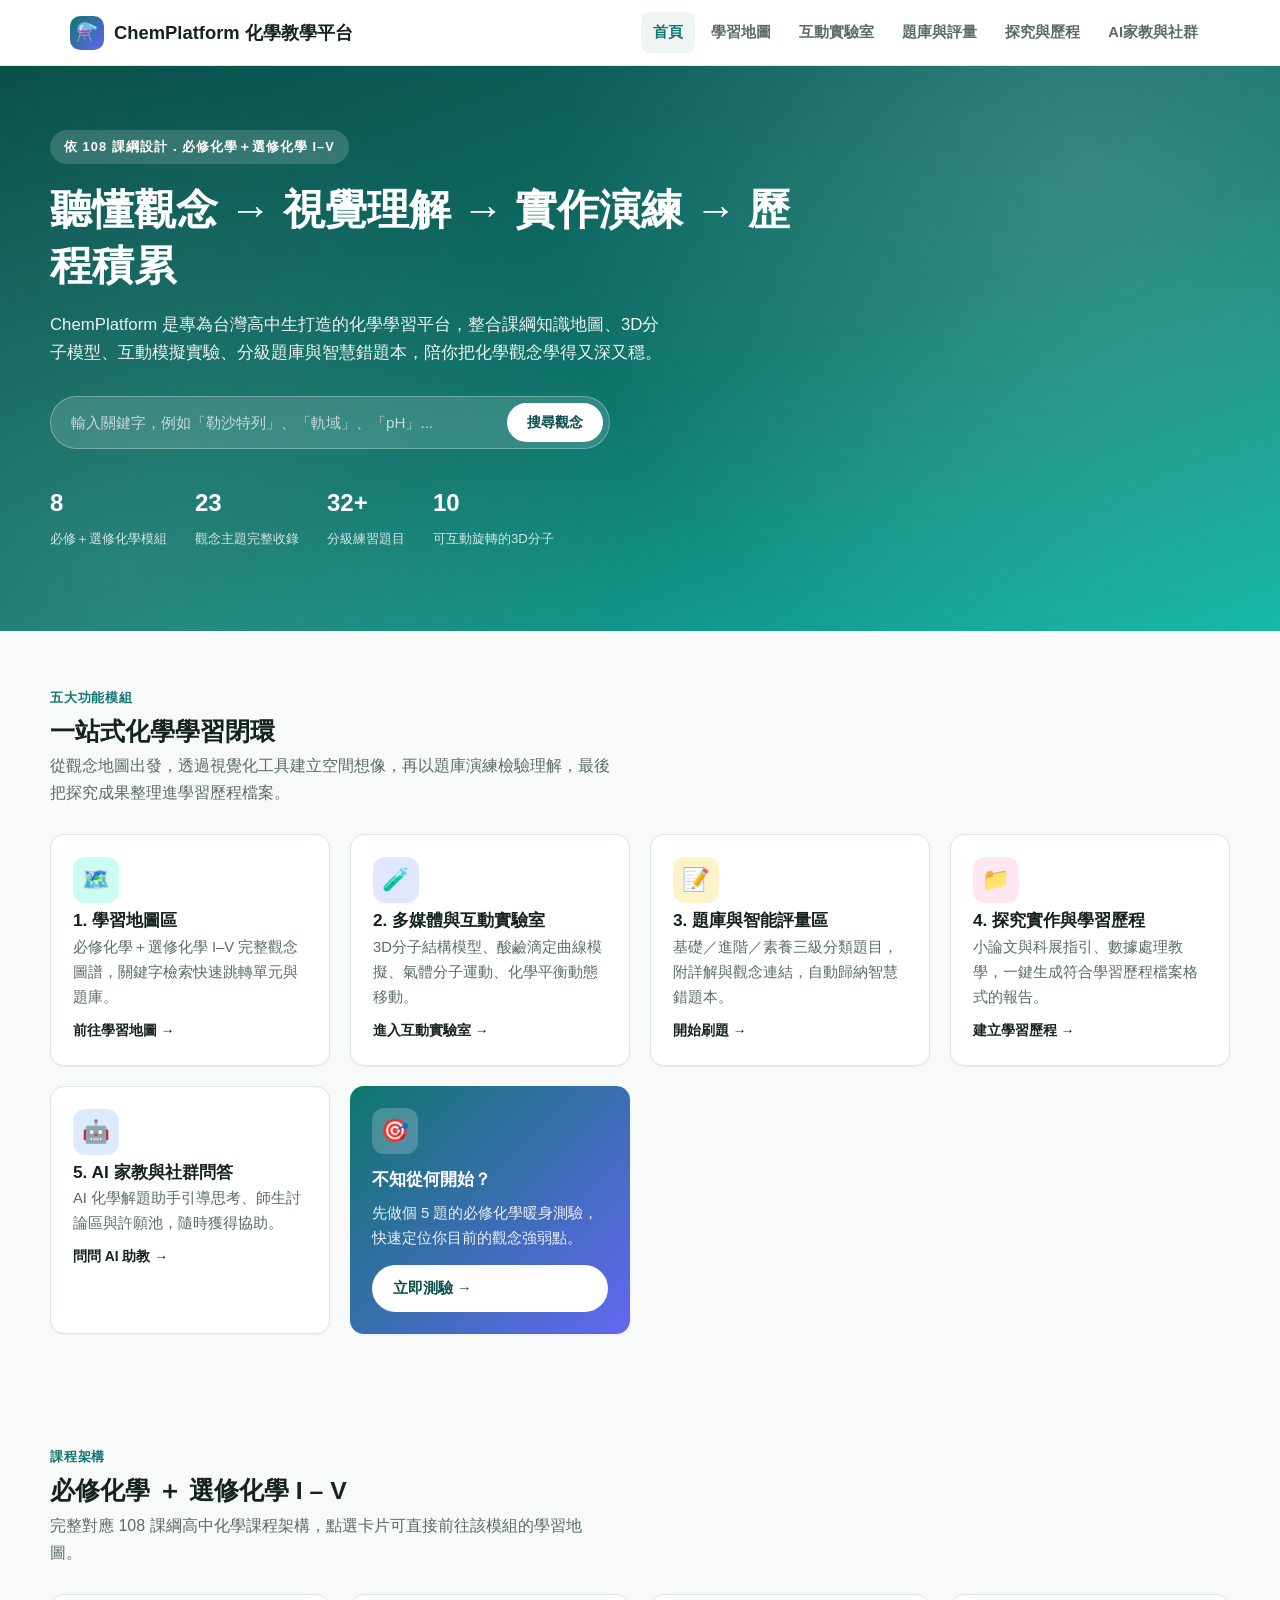
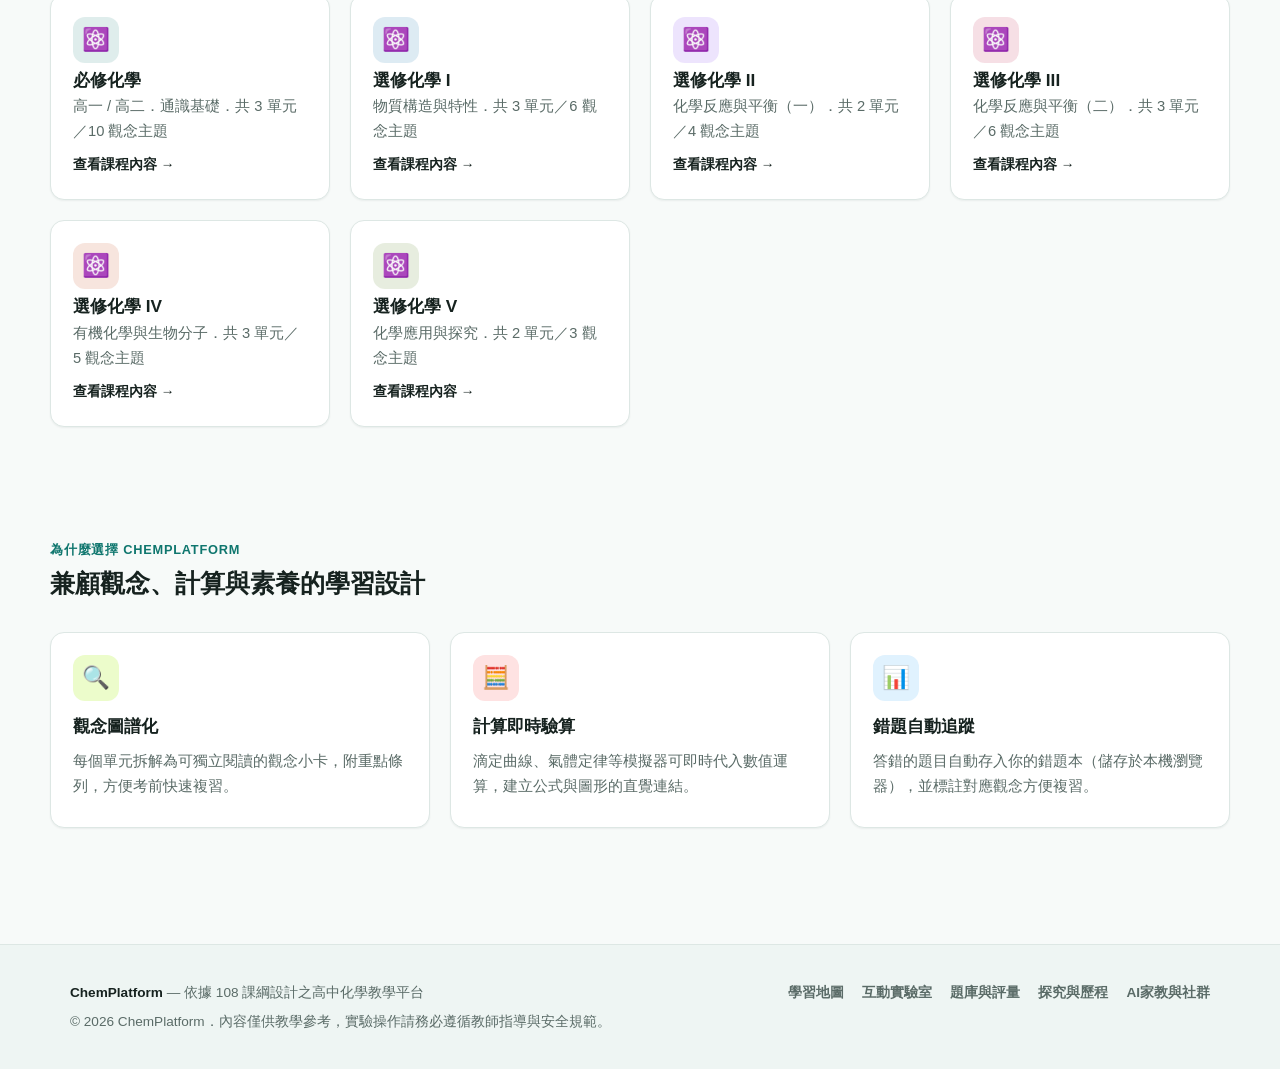
==== index.html @ fd295d9e "Build ChemPlatform: 108課綱高中化學教學網站 依據台灣高中化學108課綱架構，建立涵蓋必修化學與選修化學I-V的靜態教學平台： - 學習地圖區：23個觀念主題完整收錄，支援關鍵字" ====
<!doctype html>
<html lang="zh-Hant">
<head>
<meta charset="UTF-8" />
<meta name="viewport" content="width=device-width, initial-scale=1.0" />
<title>ChemPlatform｜台灣高中化學教學平台（108課綱）</title>
<meta name="description" content="依據108課綱設計的高中化學教學平台：學習地圖、3D分子模型、互動實驗室、題庫與智能評量、探究實作與學習歷程、AI家教與社群問答。" />
<link rel="icon" href="data:image/svg+xml,<svg xmlns=%22http://www.w3.org/2000/svg%22 viewBox=%220 0 100 100%22><text y=%22.9em%22 font-size=%2290%22>⚗️</text></svg>" />
<link rel="stylesheet" href="css/style.css" />
</head>
<body>
<script>window.CHEM_ROOT = ""; window.CHEM_PAGE = "home";</script>

<header id="site-header"></header>

<section class="hero">
  <div class="hero-inner">
    <span class="hero-eyebrow">依 108 課綱設計．必修化學＋選修化學 I–V</span>
    <h1>聽懂觀念 → 視覺理解 → 實作演練 → 歷程積累</h1>
    <p class="lead">ChemPlatform 是專為台灣高中生打造的化學學習平台，整合課綱知識地圖、3D分子模型、互動模擬實驗、分級題庫與智慧錯題本，陪你把化學觀念學得又深又穩。</p>

    <form class="hero-search" id="hero-search-form">
      <input type="text" id="hero-search-input" placeholder="輸入關鍵字，例如「勒沙特列」、「軌域」、「pH」..." autocomplete="off" />
      <button type="submit">搜尋觀念</button>
    </form>

    <div class="hero-stats">
      <div class="hero-stat"><strong>8</strong><span>必修＋選修化學模組</span></div>
      <div class="hero-stat"><strong>23</strong><span>觀念主題完整收錄</span></div>
      <div class="hero-stat"><strong>32+</strong><span>分級練習題目</span></div>
      <div class="hero-stat"><strong>10</strong><span>可互動旋轉的3D分子</span></div>
    </div>
  </div>
</section>

<main>
  <section class="section container">
    <div class="section-head">
      <div>
        <span class="eyebrow">五大功能模組</span>
        <h2>一站式化學學習閉環</h2>
        <p>從觀念地圖出發，透過視覺化工具建立空間想像，再以題庫演練檢驗理解，最後把探究成果整理進學習歷程檔案。</p>
      </div>
    </div>
    <div class="card-grid">
      <a class="card module-card" href="pages/roadmap.html">
        <div class="card-icon" style="background:#ccfbf1;color:#0f766e;">🗺️</div>
        <h3>1. 學習地圖區</h3>
        <p>必修化學＋選修化學 I–V 完整觀念圖譜，關鍵字檢索快速跳轉單元與題庫。</p>
        <span class="card-link">前往學習地圖 →</span>
      </a>
      <a class="card module-card" href="pages/lab.html">
        <div class="card-icon" style="background:#e0e7ff;color:#4338ca;">🧪</div>
        <h3>2. 多媒體與互動實驗室</h3>
        <p>3D分子結構模型、酸鹼滴定曲線模擬、氣體分子運動、化學平衡動態移動。</p>
        <span class="card-link">進入互動實驗室 →</span>
      </a>
      <a class="card module-card" href="pages/questions.html">
        <div class="card-icon" style="background:#fef3c7;color:#b45309;">📝</div>
        <h3>3. 題庫與智能評量區</h3>
        <p>基礎／進階／素養三級分類題目，附詳解與觀念連結，自動歸納智慧錯題本。</p>
        <span class="card-link">開始刷題 →</span>
      </a>
      <a class="card module-card" href="pages/portfolio.html">
        <div class="card-icon" style="background:#fce7f3;color:#be185d;">📁</div>
        <h3>4. 探究實作與學習歷程</h3>
        <p>小論文與科展指引、數據處理教學，一鍵生成符合學習歷程檔案格式的報告。</p>
        <span class="card-link">建立學習歷程 →</span>
      </a>
      <a class="card module-card" href="pages/community.html">
        <div class="card-icon" style="background:#dbeafe;color:#1d4ed8;">🤖</div>
        <h3>5. AI 家教與社群問答</h3>
        <p>AI 化學解題助手引導思考、師生討論區與許願池，隨時獲得協助。</p>
        <span class="card-link">問問 AI 助教 →</span>
      </a>
      <div class="card" style="background:linear-gradient(135deg,var(--color-primary),var(--color-accent-2)); color:#fff; border:none;">
        <div class="card-icon" style="background:rgba(255,255,255,0.2);color:#fff;">🎯</div>
        <h3>不知從何開始？</h3>
        <p style="color:rgba(255,255,255,0.9)">先做個 5 題的必修化學暖身測驗，快速定位你目前的觀念強弱點。</p>
        <a class="btn btn-primary" style="background:#fff;color:var(--color-primary-dark);" href="pages/questions.html">立即測驗 →</a>
      </div>
    </div>
  </section>

  <section class="section container">
    <div class="section-head">
      <div>
        <span class="eyebrow">課程架構</span>
        <h2>必修化學 ＋ 選修化學 I – V</h2>
        <p>完整對應 108 課綱高中化學課程架構，點選卡片可直接前往該模組的學習地圖。</p>
      </div>
    </div>
    <div class="card-grid" id="subject-overview-grid"></div>
  </section>

  <section class="section container">
    <div class="section-head">
      <div>
        <span class="eyebrow">為什麼選擇 ChemPlatform</span>
        <h2>兼顧觀念、計算與素養的學習設計</h2>
      </div>
    </div>
    <div class="card-grid">
      <div class="card">
        <div class="card-icon" style="background:#ecfccb;color:#4d7c0f;">🔍</div>
        <h3>觀念圖譜化</h3>
        <p>每個單元拆解為可獨立閱讀的觀念小卡，附重點條列，方便考前快速複習。</p>
      </div>
      <div class="card">
        <div class="card-icon" style="background:#fee2e2;color:#b91c1c;">🧮</div>
        <h3>計算即時驗算</h3>
        <p>滴定曲線、氣體定律等模擬器可即時代入數值運算，建立公式與圖形的直覺連結。</p>
      </div>
      <div class="card">
        <div class="card-icon" style="background:#e0f2fe;color:#0369a1;">📊</div>
        <h3>錯題自動追蹤</h3>
        <p>答錯的題目自動存入你的錯題本（儲存於本機瀏覽器），並標註對應觀念方便複習。</p>
      </div>
    </div>
  </section>
</main>

<footer id="site-footer"></footer>

<script src="js/curriculum-data.js"></script>
<script src="js/nav.js"></script>
<script>
  const grid = document.getElementById("subject-overview-grid");
  const order = ["required", "elective1", "elective2", "elective3", "elective4", "elective5"];
  order.forEach((key) => {
    const s = CURRICULUM[key];
    if (!s) return;
    const topicCount = s.units.reduce((n, u) => n + u.topics.length, 0);
    const card = document.createElement("a");
    card.className = "card module-card";
    card.href = `pages/roadmap.html?subject=${s.key}`;
    card.innerHTML = `
      <div class="card-icon" style="background:${s.color}22;color:${s.color};">⚛️</div>
      <h3>${s.title}</h3>
      <p>${s.subtitle}．共 ${s.units.length} 單元／${topicCount} 觀念主題</p>
      <span class="card-link">查看課程內容 →</span>
    `;
    grid.appendChild(card);
  });

  document.getElementById("hero-search-form").addEventListener("submit", (e) => {
    e.preventDefault();
    const q = document.getElementById("hero-search-input").value.trim();
    window.location.href = "pages/roadmap.html" + (q ? `?q=${encodeURIComponent(q)}` : "");
  });
</script>
</body>
</html>
---- css/style.css ----
/* ChemPlatform — 台灣高中化學教學網站 全站樣式 */

:root {
  --color-primary: #0f766e;      /* teal-700 */
  --color-primary-light: #14b8a6;/* teal-500 */
  --color-primary-dark: #0b4f4a;
  --color-accent: #f59e0b;       /* amber-500 */
  --color-accent-2: #6366f1;     /* indigo-500 */
  --color-bg: #f7faf9;
  --color-surface: #ffffff;
  --color-surface-alt: #eef5f3;
  --color-border: #dde7e4;
  --color-text: #16221f;
  --color-text-muted: #5a6b67;
  --color-danger: #dc2626;
  --color-success: #16a34a;
  --radius: 14px;
  --radius-sm: 8px;
  --shadow-sm: 0 1px 2px rgba(15, 40, 35, 0.06);
  --shadow-md: 0 6px 20px rgba(15, 40, 35, 0.08);
  --shadow-lg: 0 16px 40px rgba(15, 40, 35, 0.14);
  --max-width: 1180px;
  --font-sans: "Noto Sans TC", "PingFang TC", "Microsoft JhengHei", -apple-system, BlinkMacSystemFont, sans-serif;
}

@media (prefers-color-scheme: dark) {
  :root {
    --color-primary: #2dd4bf;
    --color-primary-light: #5eead4;
    --color-primary-dark: #99f6e4;
    --color-accent: #fbbf24;
    --color-accent-2: #a5b4fc;
    --color-bg: #0e1614;
    --color-surface: #16201d;
    --color-surface-alt: #1c2723;
    --color-border: #2a3733;
    --color-text: #eaf2f0;
    --color-text-muted: #9db3ad;
    --shadow-sm: 0 1px 2px rgba(0, 0, 0, 0.3);
    --shadow-md: 0 6px 20px rgba(0, 0, 0, 0.35);
    --shadow-lg: 0 16px 40px rgba(0, 0, 0, 0.5);
  }
}

* { box-sizing: border-box; }
html { scroll-behavior: smooth; }

body {
  margin: 0;
  font-family: var(--font-sans);
  background: var(--color-bg);
  color: var(--color-text);
  line-height: 1.7;
  -webkit-font-smoothing: antialiased;
}

img, svg, canvas { max-width: 100%; }

a { color: var(--color-primary); text-decoration: none; }
a:hover { text-decoration: underline; }

h1, h2, h3, h4 { line-height: 1.35; margin: 0 0 0.5em; font-weight: 700; }
p { margin: 0 0 1em; color: var(--color-text); }

.container {
  max-width: var(--max-width);
  margin: 0 auto;
  padding: 0 20px;
}

/* ---------- Header / Nav ---------- */
#site-header {
  position: sticky;
  top: 0;
  z-index: 100;
  background: color-mix(in srgb, var(--color-surface) 92%, transparent);
  backdrop-filter: blur(10px);
  border-bottom: 1px solid var(--color-border);
}

.nav-bar {
  max-width: var(--max-width);
  margin: 0 auto;
  padding: 12px 20px;
  display: flex;
  align-items: center;
  justify-content: space-between;
  gap: 16px;
}

.brand {
  display: flex;
  align-items: center;
  gap: 10px;
  font-weight: 800;
  font-size: 1.15rem;
  color: var(--color-text);
  white-space: nowrap;
}
.brand:hover { text-decoration: none; }
.brand-mark {
  width: 34px; height: 34px;
  border-radius: 10px;
  background: linear-gradient(135deg, var(--color-primary), var(--color-accent-2));
  display: flex; align-items: center; justify-content: center;
  color: white; font-size: 1.1rem; flex-shrink: 0;
}

.nav-links {
  display: flex;
  gap: 4px;
  flex-wrap: wrap;
  align-items: center;
}

.nav-links a {
  color: var(--color-text-muted);
  font-weight: 600;
  font-size: 0.92rem;
  padding: 8px 12px;
  border-radius: var(--radius-sm);
  white-space: nowrap;
}
.nav-links a:hover { background: var(--color-surface-alt); text-decoration: none; color: var(--color-text); }
.nav-links a.active { color: var(--color-primary); background: var(--color-surface-alt); }

.nav-toggle {
  display: none;
  background: none;
  border: 1px solid var(--color-border);
  border-radius: var(--radius-sm);
  padding: 8px 10px;
  font-size: 1.1rem;
  cursor: pointer;
  color: var(--color-text);
}

@media (max-width: 860px) {
  .nav-toggle { display: block; }
  .nav-links {
    display: none;
    width: 100%;
    flex-direction: column;
    align-items: stretch;
    border-top: 1px solid var(--color-border);
    padding-top: 8px;
    margin-top: 8px;
  }
  .nav-links.open { display: flex; }
  .nav-bar { flex-wrap: wrap; }
  .nav-links a { padding: 10px 12px; }
}

/* ---------- Hero ---------- */
.hero {
  background: linear-gradient(160deg, var(--color-primary-dark) 0%, var(--color-primary) 55%, var(--color-primary-light) 100%);
  color: #fff;
  padding: 64px 20px 80px;
  position: relative;
  overflow: hidden;
}
.hero::after {
  content: "";
  position: absolute;
  inset: 0;
  background-image: radial-gradient(circle at 85% 20%, rgba(255,255,255,0.16), transparent 45%),
                     radial-gradient(circle at 10% 90%, rgba(255,255,255,0.1), transparent 40%);
}
.hero-inner {
  max-width: var(--max-width);
  margin: 0 auto;
  position: relative;
  z-index: 1;
}
.hero-eyebrow {
  display: inline-block;
  font-size: 0.8rem;
  font-weight: 700;
  letter-spacing: 0.08em;
  background: rgba(255,255,255,0.16);
  padding: 6px 14px;
  border-radius: 999px;
  margin-bottom: 18px;
}
.hero h1 {
  font-size: clamp(1.8rem, 4vw, 2.6rem);
  margin-bottom: 0.4em;
  max-width: 760px;
}
.hero p.lead {
  font-size: 1.05rem;
  max-width: 620px;
  color: rgba(255,255,255,0.92);
}
.hero-search {
  margin-top: 28px;
  max-width: 560px;
  display: flex;
  gap: 8px;
  background: rgba(255,255,255,0.14);
  border: 1px solid rgba(255,255,255,0.3);
  border-radius: 999px;
  padding: 6px 6px 6px 18px;
}
.hero-search input {
  flex: 1;
  background: transparent;
  border: none;
  outline: none;
  color: #fff;
  font-size: 0.95rem;
  font-family: inherit;
}
.hero-search input::placeholder { color: rgba(255,255,255,0.7); }
.hero-search button {
  background: #fff;
  color: var(--color-primary-dark);
  border: none;
  border-radius: 999px;
  padding: 10px 20px;
  font-weight: 700;
  font-size: 0.9rem;
  cursor: pointer;
}
.hero-search button:hover { filter: brightness(0.95); }

.hero-stats {
  display: flex;
  gap: 28px;
  margin-top: 34px;
  flex-wrap: wrap;
}
.hero-stat strong { display: block; font-size: 1.5rem; }
.hero-stat span { font-size: 0.82rem; color: rgba(255,255,255,0.8); }

/* ---------- Section ---------- */
section.section {
  padding: 56px 0;
}
.section-head {
  margin-bottom: 28px;
  display: flex;
  align-items: flex-end;
  justify-content: space-between;
  gap: 16px;
  flex-wrap: wrap;
}
.section-head h2 { font-size: 1.55rem; margin-bottom: 4px; }
.section-head p { color: var(--color-text-muted); margin: 0; max-width: 560px; }
.eyebrow {
  color: var(--color-primary);
  font-weight: 700;
  font-size: 0.8rem;
  letter-spacing: 0.06em;
  text-transform: uppercase;
  margin-bottom: 6px;
  display: block;
}

/* ---------- Cards ---------- */
.card-grid {
  display: grid;
  grid-template-columns: repeat(auto-fit, minmax(260px, 1fr));
  gap: 20px;
}
.card {
  background: var(--color-surface);
  border: 1px solid var(--color-border);
  border-radius: var(--radius);
  padding: 22px;
  box-shadow: var(--shadow-sm);
  transition: transform 0.15s ease, box-shadow 0.15s ease;
  display: flex;
  flex-direction: column;
  gap: 8px;
}
.card:hover { transform: translateY(-3px); box-shadow: var(--shadow-md); }
.card-icon {
  width: 46px; height: 46px;
  border-radius: 12px;
  display: flex; align-items: center; justify-content: center;
  font-size: 1.4rem;
  margin-bottom: 6px;
}
.card h3 { font-size: 1.08rem; margin-bottom: 2px; }
.card p { color: var(--color-text-muted); font-size: 0.92rem; margin-bottom: 6px; }
.card .card-link { font-size: 0.86rem; font-weight: 700; margin-top: auto; }

.module-card { color: inherit; display: block; }
.module-card:hover { text-decoration: none; }

/* ---------- Buttons ---------- */
.btn {
  display: inline-flex;
  align-items: center;
  gap: 6px;
  padding: 10px 20px;
  border-radius: 999px;
  font-weight: 700;
  font-size: 0.92rem;
  border: 1px solid transparent;
  cursor: pointer;
  font-family: inherit;
}
.btn-primary { background: var(--color-primary); color: #fff; }
.btn-primary:hover { background: var(--color-primary-dark); text-decoration: none; }
.btn-outline { background: transparent; border-color: var(--color-border); color: var(--color-text); }
.btn-outline:hover { background: var(--color-surface-alt); text-decoration: none; }
.btn-sm { padding: 6px 14px; font-size: 0.82rem; }
.btn:disabled { opacity: 0.5; cursor: not-allowed; }

/* ---------- Page header (inner pages) ---------- */
.page-header {
  background: var(--color-surface-alt);
  border-bottom: 1px solid var(--color-border);
  padding: 40px 0 32px;
}
.page-header h1 { font-size: clamp(1.5rem, 3vw, 2rem); margin-bottom: 8px; }
.page-header p { color: var(--color-text-muted); max-width: 640px; margin: 0; }
.breadcrumb {
  font-size: 0.82rem;
  color: var(--color-text-muted);
  margin-bottom: 12px;
}
.breadcrumb a { color: var(--color-text-muted); font-weight: 600; }

/* ---------- Tabs / Filters ---------- */
.tab-bar {
  display: flex;
  gap: 8px;
  flex-wrap: wrap;
  margin-bottom: 24px;
}
.tab-btn {
  border: 1px solid var(--color-border);
  background: var(--color-surface);
  color: var(--color-text-muted);
  padding: 8px 16px;
  border-radius: 999px;
  font-size: 0.86rem;
  font-weight: 700;
  cursor: pointer;
  font-family: inherit;
}
.tab-btn:hover { border-color: var(--color-primary-light); }
.tab-btn.active { background: var(--color-primary); border-color: var(--color-primary); color: #fff; }

.filter-bar {
  display: flex;
  gap: 10px;
  flex-wrap: wrap;
  margin-bottom: 20px;
  align-items: center;
}
.filter-bar input[type="text"], .filter-bar select {
  padding: 9px 14px;
  border-radius: var(--radius-sm);
  border: 1px solid var(--color-border);
  background: var(--color-surface);
  color: var(--color-text);
  font-family: inherit;
  font-size: 0.88rem;
}
.filter-bar select { cursor: pointer; }
.chip {
  display: inline-block;
  padding: 3px 10px;
  border-radius: 999px;
  font-size: 0.72rem;
  font-weight: 700;
  background: var(--color-surface-alt);
  color: var(--color-text-muted);
  border: 1px solid var(--color-border);
}
.chip.diff-基礎 { background: #dcfce7; color: #15803d; border-color: #bbf7d0; }
.chip.diff-進階 { background: #fef3c7; color: #b45309; border-color: #fde68a; }
.chip.diff-素養 { background: #ede9fe; color: #6d28d9; border-color: #ddd6fe; }
@media (prefers-color-scheme: dark) {
  .chip.diff-基礎 { background: #052e1a; color: #86efac; border-color: #14532d; }
  .chip.diff-進階 { background: #3a2504; color: #fcd34d; border-color: #78350f; }
  .chip.diff-素養 { background: #2e1a63; color: #c4b5fd; border-color: #4c1d95; }
}

/* ---------- Accordion (roadmap) ---------- */
.unit-block {
  background: var(--color-surface);
  border: 1px solid var(--color-border);
  border-radius: var(--radius);
  margin-bottom: 16px;
  overflow: hidden;
  box-shadow: var(--shadow-sm);
}
.unit-header {
  padding: 18px 22px;
  display: flex;
  align-items: center;
  justify-content: space-between;
  cursor: pointer;
  gap: 12px;
}
.unit-header h3 { margin: 0; font-size: 1.05rem; }
.unit-header .unit-meta { font-size: 0.8rem; color: var(--color-text-muted); font-weight: 600; }
.unit-toggle-icon { transition: transform 0.2s ease; color: var(--color-primary); font-weight: 700; flex-shrink: 0; }
.unit-block.open .unit-toggle-icon { transform: rotate(45deg); }
.unit-body {
  max-height: 0;
  overflow: hidden;
  transition: max-height 0.25s ease;
  border-top: 1px solid transparent;
}
.unit-block.open .unit-body {
  max-height: 4000px;
  border-top: 1px solid var(--color-border);
}
.topic-item {
  padding: 16px 22px;
  border-bottom: 1px solid var(--color-border);
}
.topic-item:last-child { border-bottom: none; }
.topic-item h4 { font-size: 0.98rem; margin-bottom: 6px; color: var(--color-primary-dark); }
@media (prefers-color-scheme: dark) { .topic-item h4 { color: var(--color-primary); } }
.topic-item p { font-size: 0.9rem; color: var(--color-text-muted); margin-bottom: 8px; }
.key-points { margin: 8px 0 0; padding-left: 20px; font-size: 0.87rem; color: var(--color-text); }
.key-points li { margin-bottom: 4px; }
.topic-tags { display: flex; gap: 6px; flex-wrap: wrap; margin-top: 8px; }

/* ---------- Lab / simulators ---------- */
.lab-panel {
  background: var(--color-surface);
  border: 1px solid var(--color-border);
  border-radius: var(--radius);
  padding: 24px;
  box-shadow: var(--shadow-sm);
  margin-bottom: 32px;
}
.lab-panel h2 { font-size: 1.2rem; margin-bottom: 4px; }
.lab-panel .lab-desc { color: var(--color-text-muted); font-size: 0.9rem; margin-bottom: 18px; }
.lab-grid {
  display: grid;
  grid-template-columns: 280px 1fr;
  gap: 24px;
}
@media (max-width: 760px) { .lab-grid { grid-template-columns: 1fr; } }
.control-group { margin-bottom: 16px; }
.control-group label { display: block; font-size: 0.84rem; font-weight: 700; margin-bottom: 6px; color: var(--color-text-muted); }
.control-group select, .control-group input[type="number"], .control-group input[type="range"] {
  width: 100%;
  padding: 8px 10px;
  border-radius: var(--radius-sm);
  border: 1px solid var(--color-border);
  background: var(--color-surface);
  color: var(--color-text);
  font-family: inherit;
  font-size: 0.88rem;
}
.control-group .value-readout { font-size: 0.82rem; color: var(--color-primary); font-weight: 700; margin-top: 4px; }
#molviewer { position: relative; width: 100%; height: 420px; border-radius: var(--radius-sm); background: #0b0f10; overflow: hidden; }
.mol-legend { display: flex; gap: 14px; flex-wrap: wrap; margin-top: 10px; font-size: 0.78rem; color: var(--color-text-muted); }
.mol-legend span { display: inline-flex; align-items: center; gap: 5px; }
.mol-dot { width: 10px; height: 10px; border-radius: 50%; display: inline-block; }

canvas.sim-canvas { width: 100%; background: var(--color-surface-alt); border-radius: var(--radius-sm); border: 1px solid var(--color-border); }

/* ---------- Quiz ---------- */
.quiz-card {
  background: var(--color-surface);
  border: 1px solid var(--color-border);
  border-radius: var(--radius);
  padding: 22px;
  margin-bottom: 18px;
  box-shadow: var(--shadow-sm);
}
.quiz-meta { display: flex; gap: 8px; margin-bottom: 10px; flex-wrap: wrap; align-items: center; }
.quiz-question { font-size: 1rem; font-weight: 700; margin-bottom: 14px; }
.quiz-options { display: flex; flex-direction: column; gap: 8px; margin-bottom: 14px; }
.quiz-option {
  border: 1px solid var(--color-border);
  border-radius: var(--radius-sm);
  padding: 10px 14px;
  cursor: pointer;
  font-size: 0.92rem;
  transition: background 0.15s;
}
.quiz-option:hover { background: var(--color-surface-alt); }
.quiz-option.selected { border-color: var(--color-primary); background: var(--color-surface-alt); }
.quiz-option.correct { border-color: var(--color-success); background: #dcfce7; color: #14532d; }
.quiz-option.incorrect { border-color: var(--color-danger); background: #fee2e2; color: #7f1d1d; }
@media (prefers-color-scheme: dark) {
  .quiz-option.correct { background: #052e1a; color: #86efac; }
  .quiz-option.incorrect { background: #3a0a0a; color: #fca5a5; }
}
.quiz-explain {
  display: none;
  background: var(--color-surface-alt);
  border-radius: var(--radius-sm);
  padding: 12px 14px;
  font-size: 0.88rem;
  color: var(--color-text-muted);
  margin-top: 10px;
}
.quiz-explain.show { display: block; }
.quiz-actions { display: flex; gap: 10px; align-items: center; }

.stat-bar {
  display: flex;
  gap: 16px;
  flex-wrap: wrap;
  margin-bottom: 22px;
}
.stat-box {
  background: var(--color-surface);
  border: 1px solid var(--color-border);
  border-radius: var(--radius-sm);
  padding: 14px 20px;
  flex: 1;
  min-width: 140px;
  text-align: center;
}
.stat-box strong { display: block; font-size: 1.4rem; color: var(--color-primary); }
.stat-box span { font-size: 0.78rem; color: var(--color-text-muted); }

/* ---------- Forms (portfolio) ---------- */
.form-grid { display: grid; gap: 16px; }
.form-field label { display: block; font-weight: 700; font-size: 0.88rem; margin-bottom: 6px; }
.form-field input, .form-field textarea, .form-field select {
  width: 100%;
  padding: 10px 12px;
  border-radius: var(--radius-sm);
  border: 1px solid var(--color-border);
  background: var(--color-surface);
  color: var(--color-text);
  font-family: inherit;
  font-size: 0.92rem;
}
.form-field textarea { resize: vertical; min-height: 90px; }
.form-field .hint { font-size: 0.78rem; color: var(--color-text-muted); margin-top: 4px; }

.report-preview {
  background: #fff;
  color: #16221f;
  border-radius: var(--radius);
  padding: 36px;
  box-shadow: var(--shadow-md);
  margin-top: 24px;
}
.report-preview h2 { border-bottom: 2px solid var(--color-primary); padding-bottom: 8px; }
.report-preview .rp-section { margin-bottom: 18px; }
.report-preview .rp-label { font-weight: 700; color: var(--color-primary-dark); font-size: 0.85rem; text-transform: uppercase; letter-spacing: 0.04em; margin-bottom: 4px; }

/* ---------- Chat / community ---------- */
.chat-window {
  background: var(--color-surface);
  border: 1px solid var(--color-border);
  border-radius: var(--radius);
  height: 460px;
  display: flex;
  flex-direction: column;
  box-shadow: var(--shadow-sm);
}
.chat-messages { flex: 1; overflow-y: auto; padding: 18px; display: flex; flex-direction: column; gap: 12px; }
.chat-msg { max-width: 78%; padding: 10px 14px; border-radius: 14px; font-size: 0.9rem; }
.chat-msg.user { align-self: flex-end; background: var(--color-primary); color: #fff; border-bottom-right-radius: 4px; }
.chat-msg.bot { align-self: flex-start; background: var(--color-surface-alt); border-bottom-left-radius: 4px; }
.chat-input-row { display: flex; gap: 8px; padding: 12px; border-top: 1px solid var(--color-border); }
.chat-input-row input { flex: 1; padding: 10px 14px; border-radius: 999px; border: 1px solid var(--color-border); background: var(--color-surface); color: var(--color-text); font-family: inherit; }
.chat-disclaimer { font-size: 0.78rem; color: var(--color-text-muted); margin-top: 10px; }

.board-post {
  background: var(--color-surface);
  border: 1px solid var(--color-border);
  border-radius: var(--radius);
  padding: 18px 20px;
  margin-bottom: 14px;
}
.board-post .post-meta { font-size: 0.78rem; color: var(--color-text-muted); margin-bottom: 6px; }
.board-post h4 { font-size: 0.98rem; margin-bottom: 6px; }
.board-post p { font-size: 0.9rem; margin-bottom: 0; }
.tag-pill {
  display: inline-block;
  font-size: 0.72rem;
  font-weight: 700;
  padding: 2px 9px;
  border-radius: 999px;
  background: var(--color-surface-alt);
  color: var(--color-primary-dark);
  border: 1px solid var(--color-border);
  margin-right: 6px;
}
@media (prefers-color-scheme: dark) { .tag-pill { color: var(--color-primary-light); } }

/* ---------- Footer ---------- */
#site-footer {
  border-top: 1px solid var(--color-border);
  background: var(--color-surface-alt);
  padding: 36px 0;
  margin-top: 60px;
  font-size: 0.85rem;
  color: var(--color-text-muted);
}
.footer-inner { display: flex; justify-content: space-between; gap: 20px; flex-wrap: wrap; }
.footer-links { display: flex; gap: 18px; flex-wrap: wrap; }
.footer-links a { color: var(--color-text-muted); font-weight: 600; }

/* ---------- Utility ---------- */
.text-center { text-align: center; }
.mt-0 { margin-top: 0; }
.empty-state { text-align: center; padding: 40px 20px; color: var(--color-text-muted); }
.badge-dot { width: 8px; height: 8px; border-radius: 50%; display: inline-block; margin-right: 6px; }
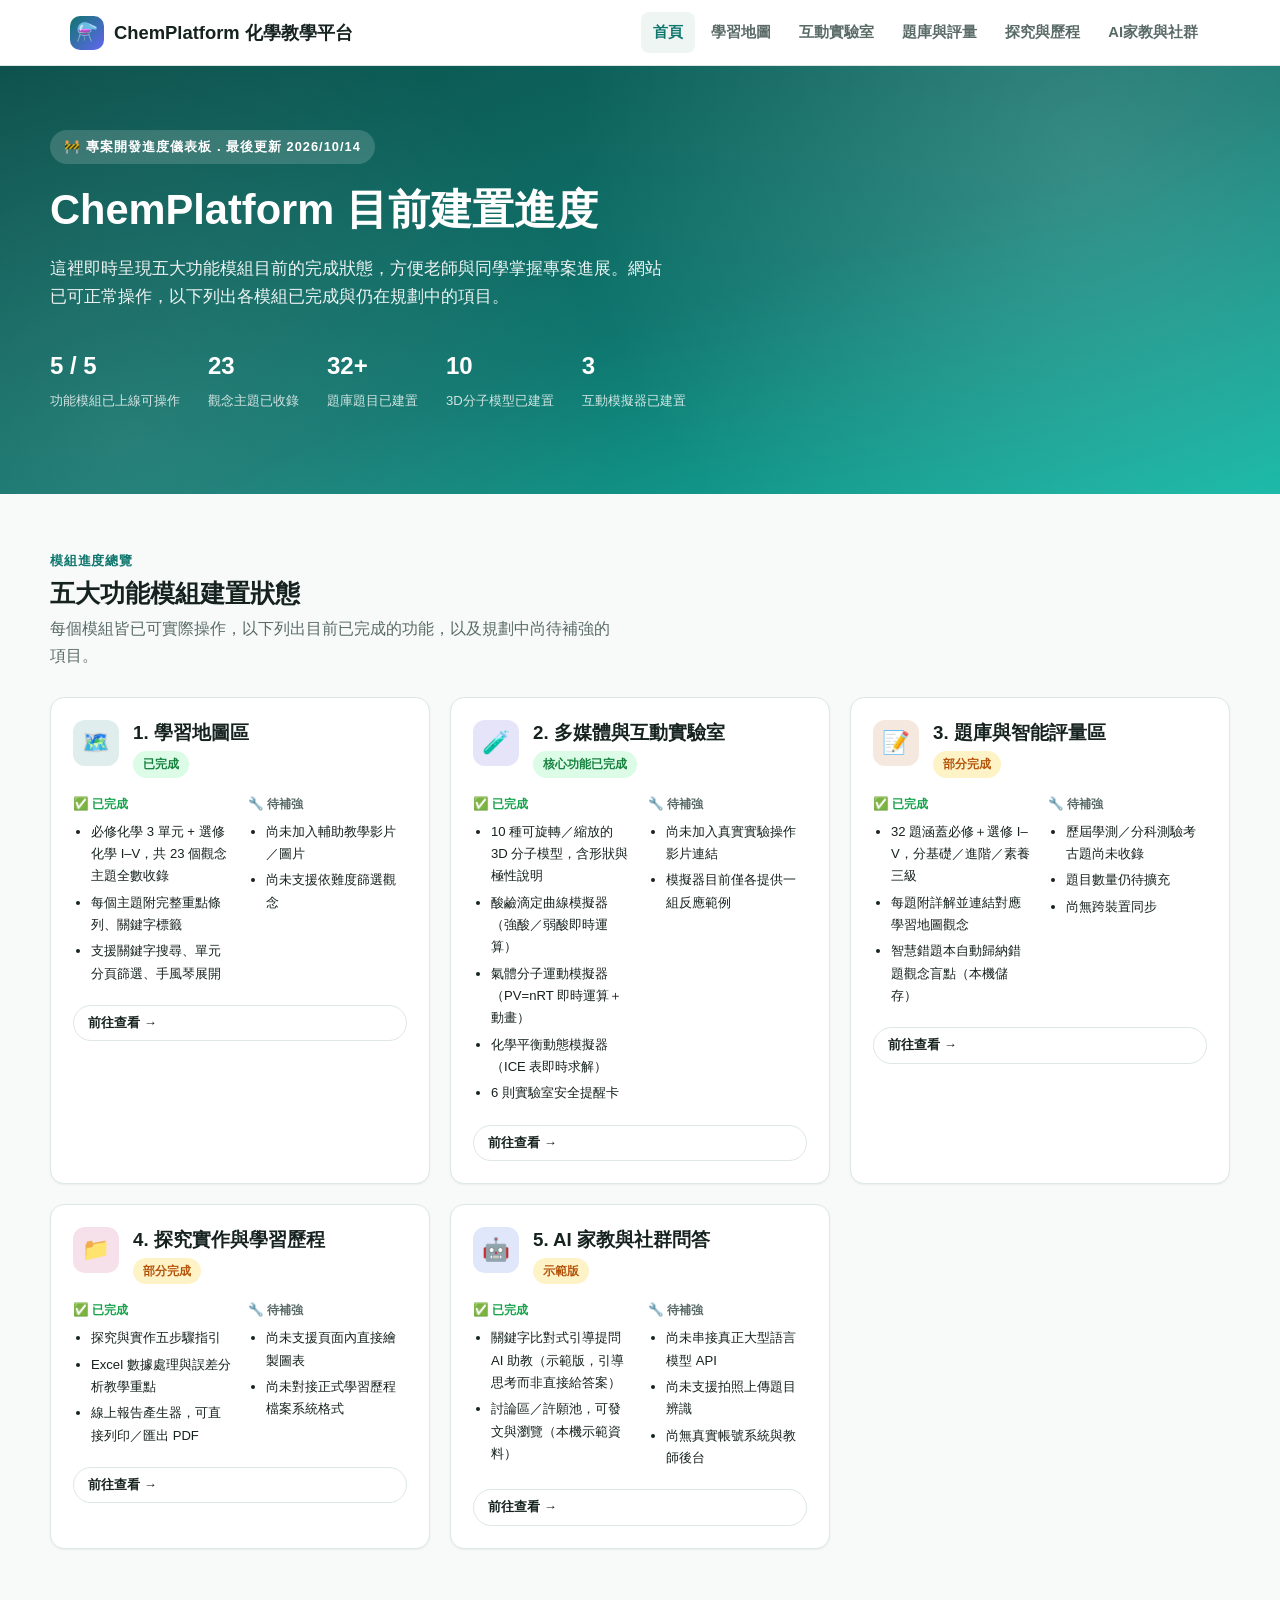
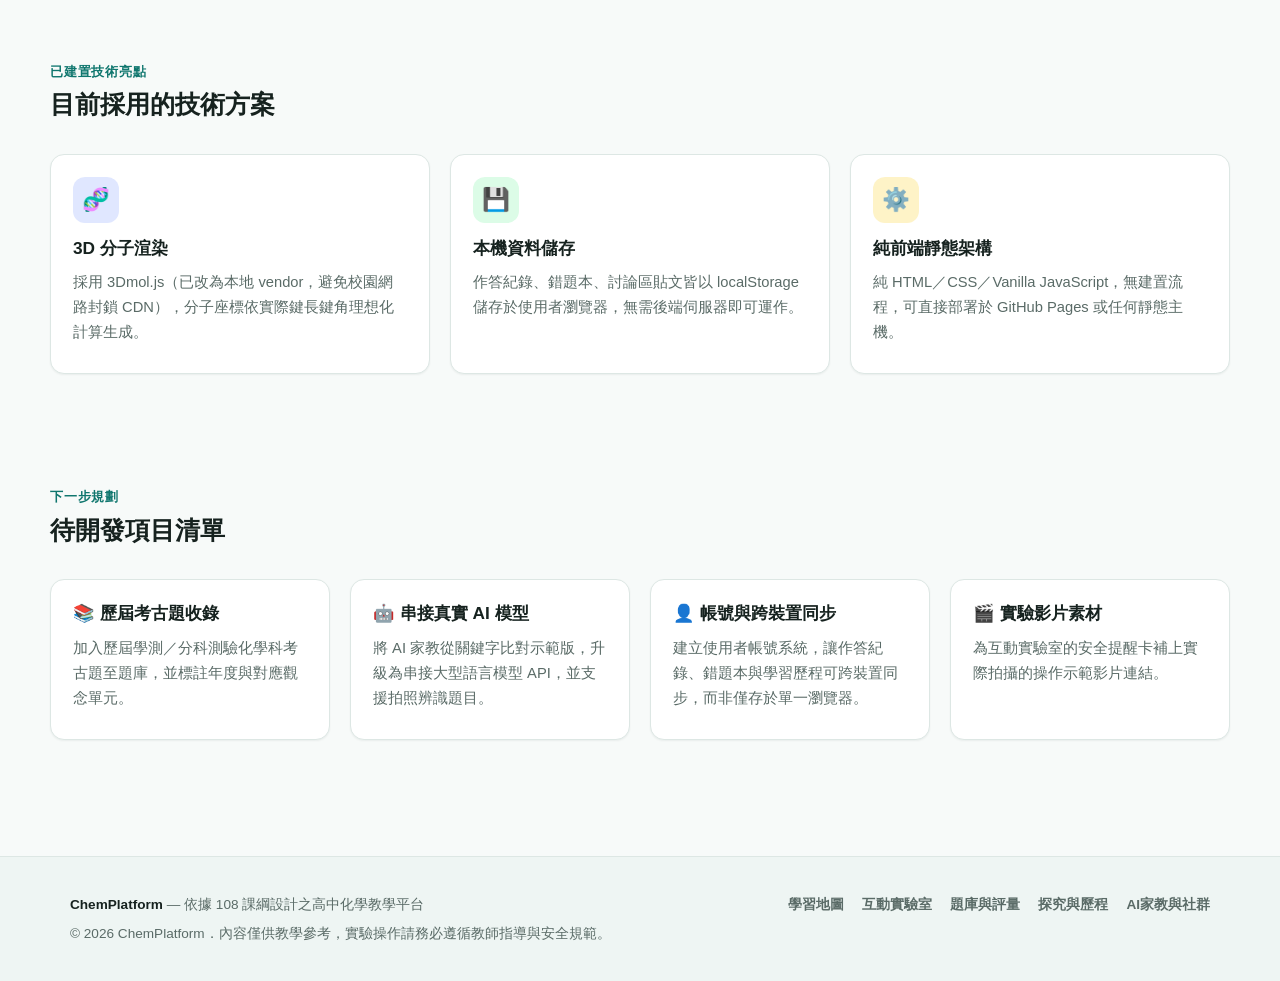
==== commit 433f613a: "首頁改為專案開發進度儀表板 將首頁從行銷式介紹頁改為五大模組的開發進度展示：每個模組標示完成狀態 （已完成／部分完成／示範版）、已完成功能清單與待補強項目，並新增技術 亮點與下一步規劃區塊，方便展示目" ====
--- a/index.html
+++ b/index.html
@@ -15,20 +15,16 @@
 
 <section class="hero">
   <div class="hero-inner">
-    <span class="hero-eyebrow">依 108 課綱設計．必修化學＋選修化學 I–V</span>
-    <h1>聽懂觀念 → 視覺理解 → 實作演練 → 歷程積累</h1>
-    <p class="lead">ChemPlatform 是專為台灣高中生打造的化學學習平台，整合課綱知識地圖、3D分子模型、互動模擬實驗、分級題庫與智慧錯題本，陪你把化學觀念學得又深又穩。</p>
-
-    <form class="hero-search" id="hero-search-form">
-      <input type="text" id="hero-search-input" placeholder="輸入關鍵字，例如「勒沙特列」、「軌域」、「pH」..." autocomplete="off" />
-      <button type="submit">搜尋觀念</button>
-    </form>
+    <span class="hero-eyebrow">🚧 專案開發進度儀表板．最後更新 2026/10/14</span>
+    <h1>ChemPlatform 目前建置進度</h1>
+    <p class="lead">這裡即時呈現五大功能模組目前的完成狀態，方便老師與同學掌握專案進展。網站已可正常操作，以下列出各模組已完成與仍在規劃中的項目。</p>
 
     <div class="hero-stats">
-      <div class="hero-stat"><strong>8</strong><span>必修＋選修化學模組</span></div>
-      <div class="hero-stat"><strong>23</strong><span>觀念主題完整收錄</span></div>
-      <div class="hero-stat"><strong>32+</strong><span>分級練習題目</span></div>
-      <div class="hero-stat"><strong>10</strong><span>可互動旋轉的3D分子</span></div>
+      <div class="hero-stat"><strong>5 / 5</strong><span>功能模組已上線可操作</span></div>
+      <div class="hero-stat"><strong>23</strong><span>觀念主題已收錄</span></div>
+      <div class="hero-stat"><strong>32+</strong><span>題庫題目已建置</span></div>
+      <div class="hero-stat"><strong>10</strong><span>3D分子模型已建置</span></div>
+      <div class="hero-stat"><strong>3</strong><span>互動模擬器已建置</span></div>
     </div>
   </div>
 </section>
@@ -37,84 +33,64 @@
   <section class="section container">
     <div class="section-head">
       <div>
-        <span class="eyebrow">五大功能模組</span>
-        <h2>一站式化學學習閉環</h2>
-        <p>從觀念地圖出發，透過視覺化工具建立空間想像，再以題庫演練檢驗理解，最後把探究成果整理進學習歷程檔案。</p>
-      </div>
-    </div>
-    <div class="card-grid">
-      <a class="card module-card" href="pages/roadmap.html">
-        <div class="card-icon" style="background:#ccfbf1;color:#0f766e;">🗺️</div>
-        <h3>1. 學習地圖區</h3>
-        <p>必修化學＋選修化學 I–V 完整觀念圖譜，關鍵字檢索快速跳轉單元與題庫。</p>
-        <span class="card-link">前往學習地圖 →</span>
-      </a>
-      <a class="card module-card" href="pages/lab.html">
-        <div class="card-icon" style="background:#e0e7ff;color:#4338ca;">🧪</div>
-        <h3>2. 多媒體與互動實驗室</h3>
-        <p>3D分子結構模型、酸鹼滴定曲線模擬、氣體分子運動、化學平衡動態移動。</p>
-        <span class="card-link">進入互動實驗室 →</span>
-      </a>
-      <a class="card module-card" href="pages/questions.html">
-        <div class="card-icon" style="background:#fef3c7;color:#b45309;">📝</div>
-        <h3>3. 題庫與智能評量區</h3>
-        <p>基礎／進階／素養三級分類題目，附詳解與觀念連結，自動歸納智慧錯題本。</p>
-        <span class="card-link">開始刷題 →</span>
-      </a>
-      <a class="card module-card" href="pages/portfolio.html">
-        <div class="card-icon" style="background:#fce7f3;color:#be185d;">📁</div>
-        <h3>4. 探究實作與學習歷程</h3>
-        <p>小論文與科展指引、數據處理教學，一鍵生成符合學習歷程檔案格式的報告。</p>
-        <span class="card-link">建立學習歷程 →</span>
-      </a>
-      <a class="card module-card" href="pages/community.html">
-        <div class="card-icon" style="background:#dbeafe;color:#1d4ed8;">🤖</div>
-        <h3>5. AI 家教與社群問答</h3>
-        <p>AI 化學解題助手引導思考、師生討論區與許願池，隨時獲得協助。</p>
-        <span class="card-link">問問 AI 助教 →</span>
-      </a>
-      <div class="card" style="background:linear-gradient(135deg,var(--color-primary),var(--color-accent-2)); color:#fff; border:none;">
-        <div class="card-icon" style="background:rgba(255,255,255,0.2);color:#fff;">🎯</div>
-        <h3>不知從何開始？</h3>
-        <p style="color:rgba(255,255,255,0.9)">先做個 5 題的必修化學暖身測驗，快速定位你目前的觀念強弱點。</p>
-        <a class="btn btn-primary" style="background:#fff;color:var(--color-primary-dark);" href="pages/questions.html">立即測驗 →</a>
-      </div>
-    </div>
+        <span class="eyebrow">模組進度總覽</span>
+        <h2>五大功能模組建置狀態</h2>
+        <p>每個模組皆已可實際操作，以下列出目前已完成的功能，以及規劃中尚待補強的項目。</p>
+      </div>
+    </div>
+
+    <div class="progress-grid" id="progress-grid"></div>
   </section>
 
   <section class="section container">
     <div class="section-head">
       <div>
-        <span class="eyebrow">課程架構</span>
-        <h2>必修化學 ＋ 選修化學 I – V</h2>
-        <p>完整對應 108 課綱高中化學課程架構，點選卡片可直接前往該模組的學習地圖。</p>
-      </div>
-    </div>
-    <div class="card-grid" id="subject-overview-grid"></div>
+        <span class="eyebrow">已建置技術亮點</span>
+        <h2>目前採用的技術方案</h2>
+      </div>
+    </div>
+    <div class="card-grid">
+      <div class="card">
+        <div class="card-icon" style="background:#e0e7ff;color:#4338ca;">🧬</div>
+        <h3>3D 分子渲染</h3>
+        <p>採用 3Dmol.js（已改為本地 vendor，避免校園網路封鎖 CDN），分子座標依實際鍵長鍵角理想化計算生成。</p>
+      </div>
+      <div class="card">
+        <div class="card-icon" style="background:#dcfce7;color:#15803d;">💾</div>
+        <h3>本機資料儲存</h3>
+        <p>作答紀錄、錯題本、討論區貼文皆以 localStorage 儲存於使用者瀏覽器，無需後端伺服器即可運作。</p>
+      </div>
+      <div class="card">
+        <div class="card-icon" style="background:#fef3c7;color:#b45309;">⚙️</div>
+        <h3>純前端靜態架構</h3>
+        <p>純 HTML／CSS／Vanilla JavaScript，無建置流程，可直接部署於 GitHub Pages 或任何靜態主機。</p>
+      </div>
+    </div>
   </section>
 
   <section class="section container">
     <div class="section-head">
       <div>
-        <span class="eyebrow">為什麼選擇 ChemPlatform</span>
-        <h2>兼顧觀念、計算與素養的學習設計</h2>
+        <span class="eyebrow">下一步規劃</span>
+        <h2>待開發項目清單</h2>
       </div>
     </div>
     <div class="card-grid">
       <div class="card">
-        <div class="card-icon" style="background:#ecfccb;color:#4d7c0f;">🔍</div>
-        <h3>觀念圖譜化</h3>
-        <p>每個單元拆解為可獨立閱讀的觀念小卡，附重點條列，方便考前快速複習。</p>
-      </div>
-      <div class="card">
-        <div class="card-icon" style="background:#fee2e2;color:#b91c1c;">🧮</div>
-        <h3>計算即時驗算</h3>
-        <p>滴定曲線、氣體定律等模擬器可即時代入數值運算，建立公式與圖形的直覺連結。</p>
-      </div>
-      <div class="card">
-        <div class="card-icon" style="background:#e0f2fe;color:#0369a1;">📊</div>
-        <h3>錯題自動追蹤</h3>
-        <p>答錯的題目自動存入你的錯題本（儲存於本機瀏覽器），並標註對應觀念方便複習。</p>
+        <h3>📚 歷屆考古題收錄</h3>
+        <p>加入歷屆學測／分科測驗化學科考古題至題庫，並標註年度與對應觀念單元。</p>
+      </div>
+      <div class="card">
+        <h3>🤖 串接真實 AI 模型</h3>
+        <p>將 AI 家教從關鍵字比對示範版，升級為串接大型語言模型 API，並支援拍照辨識題目。</p>
+      </div>
+      <div class="card">
+        <h3>👤 帳號與跨裝置同步</h3>
+        <p>建立使用者帳號系統，讓作答紀錄、錯題本與學習歷程可跨裝置同步，而非僅存於單一瀏覽器。</p>
+      </div>
+      <div class="card">
+        <h3>🎬 實驗影片素材</h3>
+        <p>為互動實驗室的安全提醒卡補上實際拍攝的操作示範影片連結。</p>
       </div>
     </div>
   </section>
@@ -125,28 +101,112 @@
 <script src="js/curriculum-data.js"></script>
 <script src="js/nav.js"></script>
 <script>
-  const grid = document.getElementById("subject-overview-grid");
-  const order = ["required", "elective1", "elective2", "elective3", "elective4", "elective5"];
-  order.forEach((key) => {
-    const s = CURRICULUM[key];
-    if (!s) return;
-    const topicCount = s.units.reduce((n, u) => n + u.topics.length, 0);
-    const card = document.createElement("a");
-    card.className = "card module-card";
-    card.href = `pages/roadmap.html?subject=${s.key}`;
-    card.innerHTML = `
-      <div class="card-icon" style="background:${s.color}22;color:${s.color};">⚛️</div>
-      <h3>${s.title}</h3>
-      <p>${s.subtitle}．共 ${s.units.length} 單元／${topicCount} 觀念主題</p>
-      <span class="card-link">查看課程內容 →</span>
+  const PROGRESS = [
+    {
+      title: "1. 學習地圖區",
+      href: "pages/roadmap.html",
+      icon: "🗺️",
+      color: "#0f766e",
+      status: "done",
+      statusLabel: "已完成",
+      done: [
+        "必修化學 3 單元 + 選修化學 I–V，共 23 個觀念主題全數收錄",
+        "每個主題附完整重點條列、關鍵字標籤",
+        "支援關鍵字搜尋、單元分頁篩選、手風琴展開",
+      ],
+      todo: ["尚未加入輔助教學影片／圖片", "尚未支援依難度篩選觀念"],
+    },
+    {
+      title: "2. 多媒體與互動實驗室",
+      href: "pages/lab.html",
+      icon: "🧪",
+      color: "#4338ca",
+      status: "done",
+      statusLabel: "核心功能已完成",
+      done: [
+        "10 種可旋轉／縮放的 3D 分子模型，含形狀與極性說明",
+        "酸鹼滴定曲線模擬器（強酸／弱酸即時運算）",
+        "氣體分子運動模擬器（PV=nRT 即時運算＋動畫）",
+        "化學平衡動態模擬器（ICE 表即時求解）",
+        "6 則實驗室安全提醒卡",
+      ],
+      todo: ["尚未加入真實實驗操作影片連結", "模擬器目前僅各提供一組反應範例"],
+    },
+    {
+      title: "3. 題庫與智能評量區",
+      href: "pages/questions.html",
+      icon: "📝",
+      color: "#b45309",
+      status: "partial",
+      statusLabel: "部分完成",
+      done: [
+        "32 題涵蓋必修＋選修 I–V，分基礎／進階／素養三級",
+        "每題附詳解並連結對應學習地圖觀念",
+        "智慧錯題本自動歸納錯題觀念盲點（本機儲存）",
+      ],
+      todo: ["歷屆學測／分科測驗考古題尚未收錄", "題目數量仍待擴充", "尚無跨裝置同步"],
+    },
+    {
+      title: "4. 探究實作與學習歷程",
+      href: "pages/portfolio.html",
+      icon: "📁",
+      color: "#be185d",
+      status: "partial",
+      statusLabel: "部分完成",
+      done: [
+        "探究與實作五步驟指引",
+        "Excel 數據處理與誤差分析教學重點",
+        "線上報告產生器，可直接列印／匯出 PDF",
+      ],
+      todo: ["尚未支援頁面內直接繪製圖表", "尚未對接正式學習歷程檔案系統格式"],
+    },
+    {
+      title: "5. AI 家教與社群問答",
+      href: "pages/community.html",
+      icon: "🤖",
+      color: "#1d4ed8",
+      status: "partial",
+      statusLabel: "示範版",
+      done: [
+        "關鍵字比對式引導提問 AI 助教（示範版，引導思考而非直接給答案）",
+        "討論區／許願池，可發文與瀏覽（本機示範資料）",
+      ],
+      todo: ["尚未串接真正大型語言模型 API", "尚未支援拍照上傳題目辨識", "尚無真實帳號系統與教師後台"],
+    },
+  ];
+
+  const STATUS_META = {
+    done: { label: "已完成", bg: "#dcfce7", fg: "#15803d" },
+    partial: { label: "部分完成", bg: "#fef3c7", fg: "#b45309" },
+    planned: { label: "規劃中", bg: "#f1f5f9", fg: "#64748b" },
+  };
+
+  const grid = document.getElementById("progress-grid");
+  PROGRESS.forEach((m) => {
+    const meta = STATUS_META[m.status];
+    const el = document.createElement("div");
+    el.className = "progress-card";
+    el.innerHTML = `
+      <div class="progress-card-head">
+        <div class="card-icon" style="background:${m.color}22;color:${m.color};">${m.icon}</div>
+        <div style="flex:1;">
+          <h3 style="margin-bottom:4px;">${m.title}</h3>
+          <span class="status-badge" style="background:${meta.bg};color:${meta.fg};">${m.statusLabel}</span>
+        </div>
+      </div>
+      <div class="progress-card-body">
+        <div class="progress-col">
+          <div class="progress-col-label done-label">✅ 已完成</div>
+          <ul class="key-points">${m.done.map((d) => `<li>${d}</li>`).join("")}</ul>
+        </div>
+        <div class="progress-col">
+          <div class="progress-col-label todo-label">🔧 待補強</div>
+          <ul class="key-points">${m.todo.map((d) => `<li>${d}</li>`).join("")}</ul>
+        </div>
+      </div>
+      <a class="btn btn-outline btn-sm" href="${m.href}">前往查看 →</a>
     `;
-    grid.appendChild(card);
-  });
-
-  document.getElementById("hero-search-form").addEventListener("submit", (e) => {
-    e.preventDefault();
-    const q = document.getElementById("hero-search-input").value.trim();
-    window.location.href = "pages/roadmap.html" + (q ? `?q=${encodeURIComponent(q)}` : "");
+    grid.appendChild(el);
   });
 </script>
 </body>
--- a/css/style.css
+++ b/css/style.css
@@ -588,6 +588,53 @@
 }
 @media (prefers-color-scheme: dark) { .tag-pill { color: var(--color-primary-light); } }
 
+/* ---------- Progress dashboard (homepage) ---------- */
+.progress-grid {
+  display: grid;
+  grid-template-columns: repeat(auto-fit, minmax(340px, 1fr));
+  gap: 20px;
+}
+.progress-card {
+  background: var(--color-surface);
+  border: 1px solid var(--color-border);
+  border-radius: var(--radius);
+  padding: 22px;
+  box-shadow: var(--shadow-sm);
+  display: flex;
+  flex-direction: column;
+  gap: 16px;
+}
+.progress-card-head {
+  display: flex;
+  align-items: flex-start;
+  gap: 14px;
+}
+.progress-card-head .card-icon { margin-bottom: 0; flex-shrink: 0; }
+.status-badge {
+  display: inline-block;
+  font-size: 0.74rem;
+  font-weight: 700;
+  padding: 3px 10px;
+  border-radius: 999px;
+}
+.progress-card-body {
+  display: grid;
+  grid-template-columns: 1fr 1fr;
+  gap: 16px;
+}
+@media (max-width: 560px) {
+  .progress-card-body { grid-template-columns: 1fr; }
+}
+.progress-col-label {
+  font-size: 0.78rem;
+  font-weight: 700;
+  margin-bottom: 6px;
+}
+.progress-col-label.done-label { color: var(--color-success); }
+.progress-col-label.todo-label { color: var(--color-text-muted); }
+.progress-col .key-points { font-size: 0.82rem; padding-left: 18px; margin: 0; }
+.progress-col .key-points li { margin-bottom: 4px; }
+
 /* ---------- Footer ---------- */
 #site-footer {
   border-top: 1px solid var(--color-border);
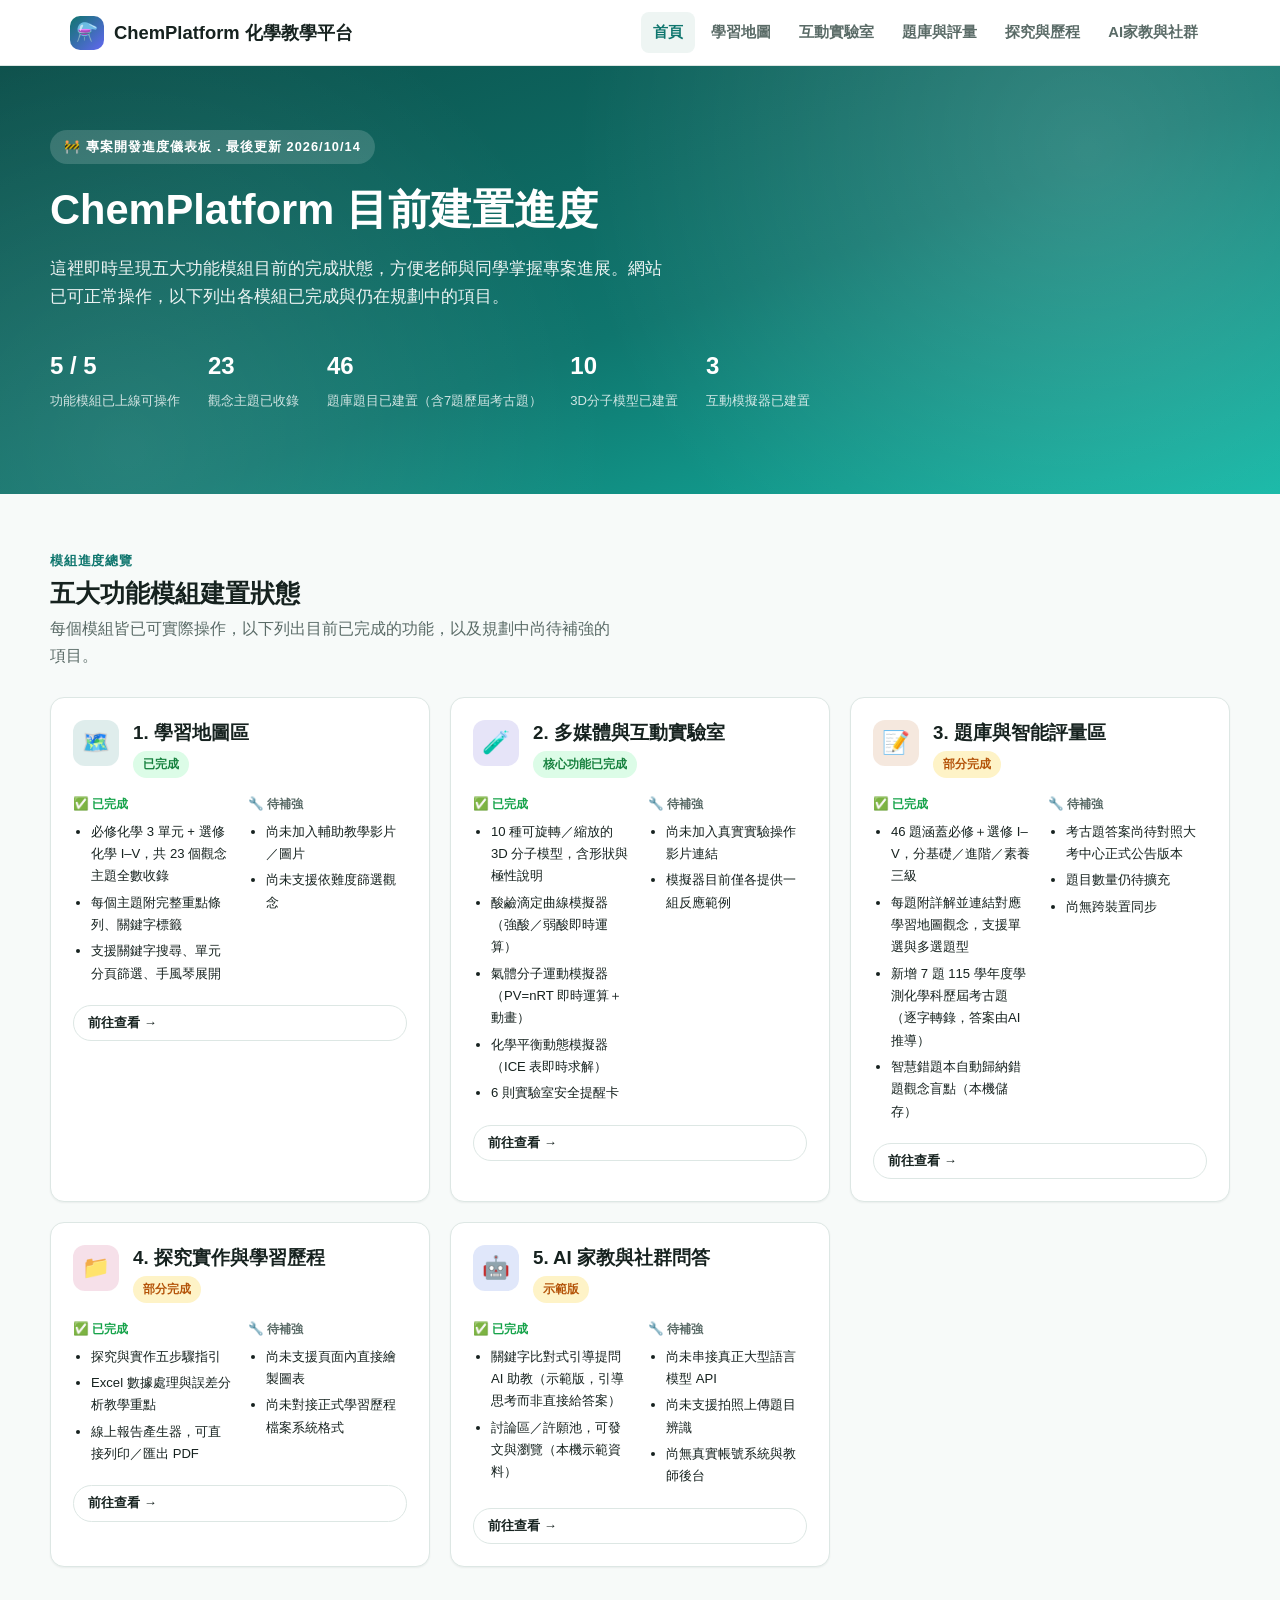
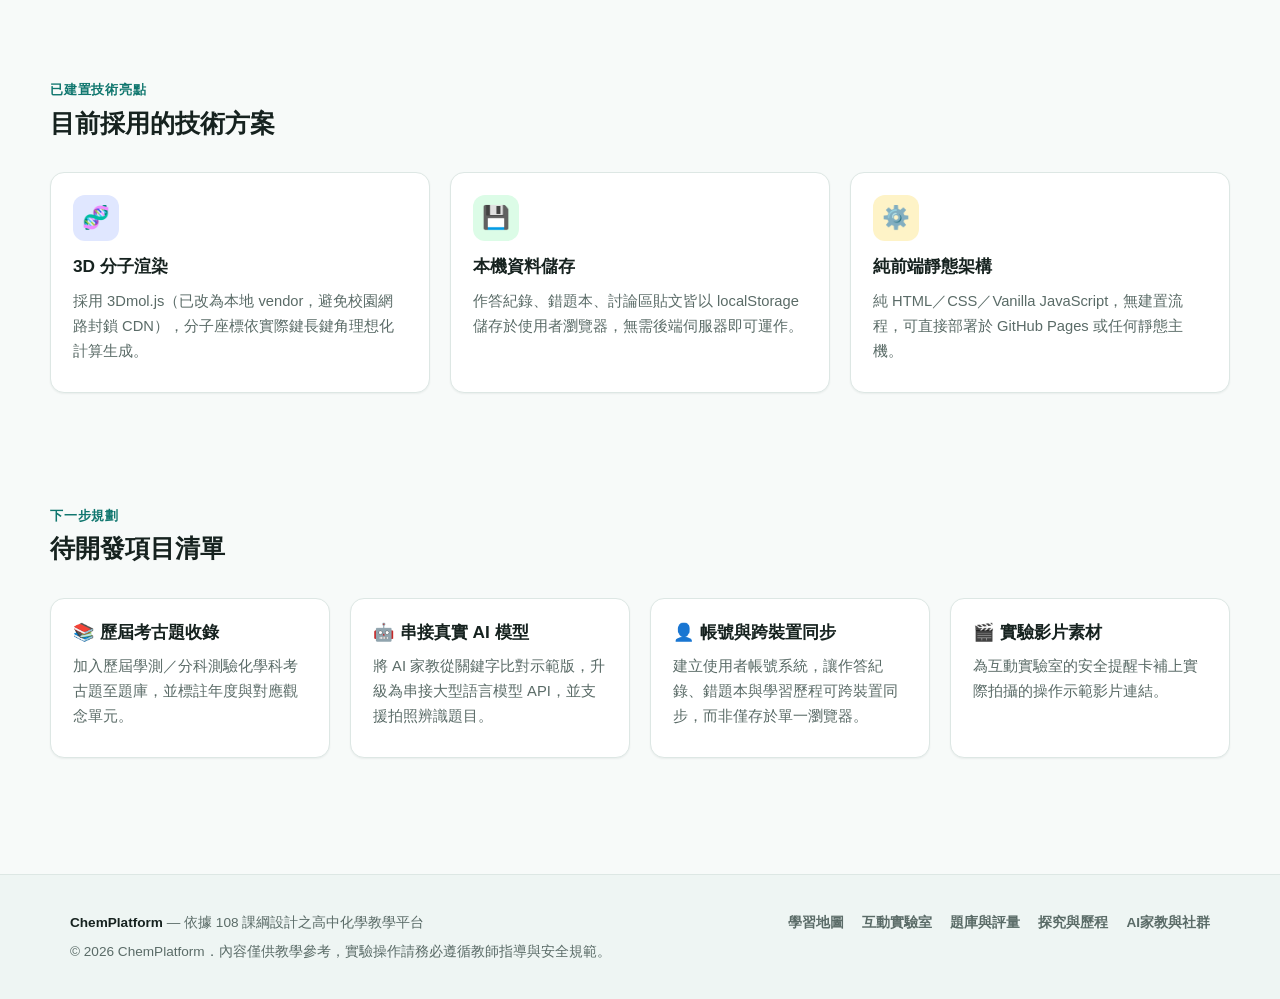
==== commit 45fb3d48: "題庫新增7題115學年度學測化學科歷屆考古題 逐字轉錄使用者提供之115學年度學測自然考科官方試題PDF中的化學科部分 （第19、21、22、24、25、27、43題），涵蓋酸鹼指示劑、熱化學計量、 " ====
--- a/index.html
+++ b/index.html
@@ -22,7 +22,7 @@
     <div class="hero-stats">
       <div class="hero-stat"><strong>5 / 5</strong><span>功能模組已上線可操作</span></div>
       <div class="hero-stat"><strong>23</strong><span>觀念主題已收錄</span></div>
-      <div class="hero-stat"><strong>32+</strong><span>題庫題目已建置</span></div>
+      <div class="hero-stat"><strong>46</strong><span>題庫題目已建置（含7題歷屆考古題）</span></div>
       <div class="hero-stat"><strong>10</strong><span>3D分子模型已建置</span></div>
       <div class="hero-stat"><strong>3</strong><span>互動模擬器已建置</span></div>
     </div>
@@ -140,11 +140,12 @@
       status: "partial",
       statusLabel: "部分完成",
       done: [
-        "32 題涵蓋必修＋選修 I–V，分基礎／進階／素養三級",
-        "每題附詳解並連結對應學習地圖觀念",
+        "46 題涵蓋必修＋選修 I–V，分基礎／進階／素養三級",
+        "每題附詳解並連結對應學習地圖觀念，支援單選與多選題型",
+        "新增 7 題 115 學年度學測化學科歷屆考古題（逐字轉錄，答案由AI推導）",
         "智慧錯題本自動歸納錯題觀念盲點（本機儲存）",
       ],
-      todo: ["歷屆學測／分科測驗考古題尚未收錄", "題目數量仍待擴充", "尚無跨裝置同步"],
+      todo: ["考古題答案尚待對照大考中心正式公告版本", "題目數量仍待擴充", "尚無跨裝置同步"],
     },
     {
       title: "4. 探究實作與學習歷程",
--- a/css/style.css
+++ b/css/style.css
@@ -471,6 +471,13 @@
   box-shadow: var(--shadow-sm);
 }
 .quiz-meta { display: flex; gap: 8px; margin-bottom: 10px; flex-wrap: wrap; align-items: center; }
+.chip-sim { background: #ede9fe; color: #6d28d9; border-color: #ddd6fe; }
+.chip-real { background: #dbeafe; color: #1d4ed8; border-color: #bfdbfe; }
+@media (prefers-color-scheme: dark) {
+  .chip-sim { background: #2e1a63; color: #c4b5fd; border-color: #4c1d95; }
+  .chip-real { background: #172554; color: #93c5fd; border-color: #1e3a8a; }
+}
+.sim-note { font-size: 0.78rem; color: var(--color-text-muted); font-style: italic; margin-bottom: 10px; }
 .quiz-question { font-size: 1rem; font-weight: 700; margin-bottom: 14px; }
 .quiz-options { display: flex; flex-direction: column; gap: 8px; margin-bottom: 14px; }
 .quiz-option {
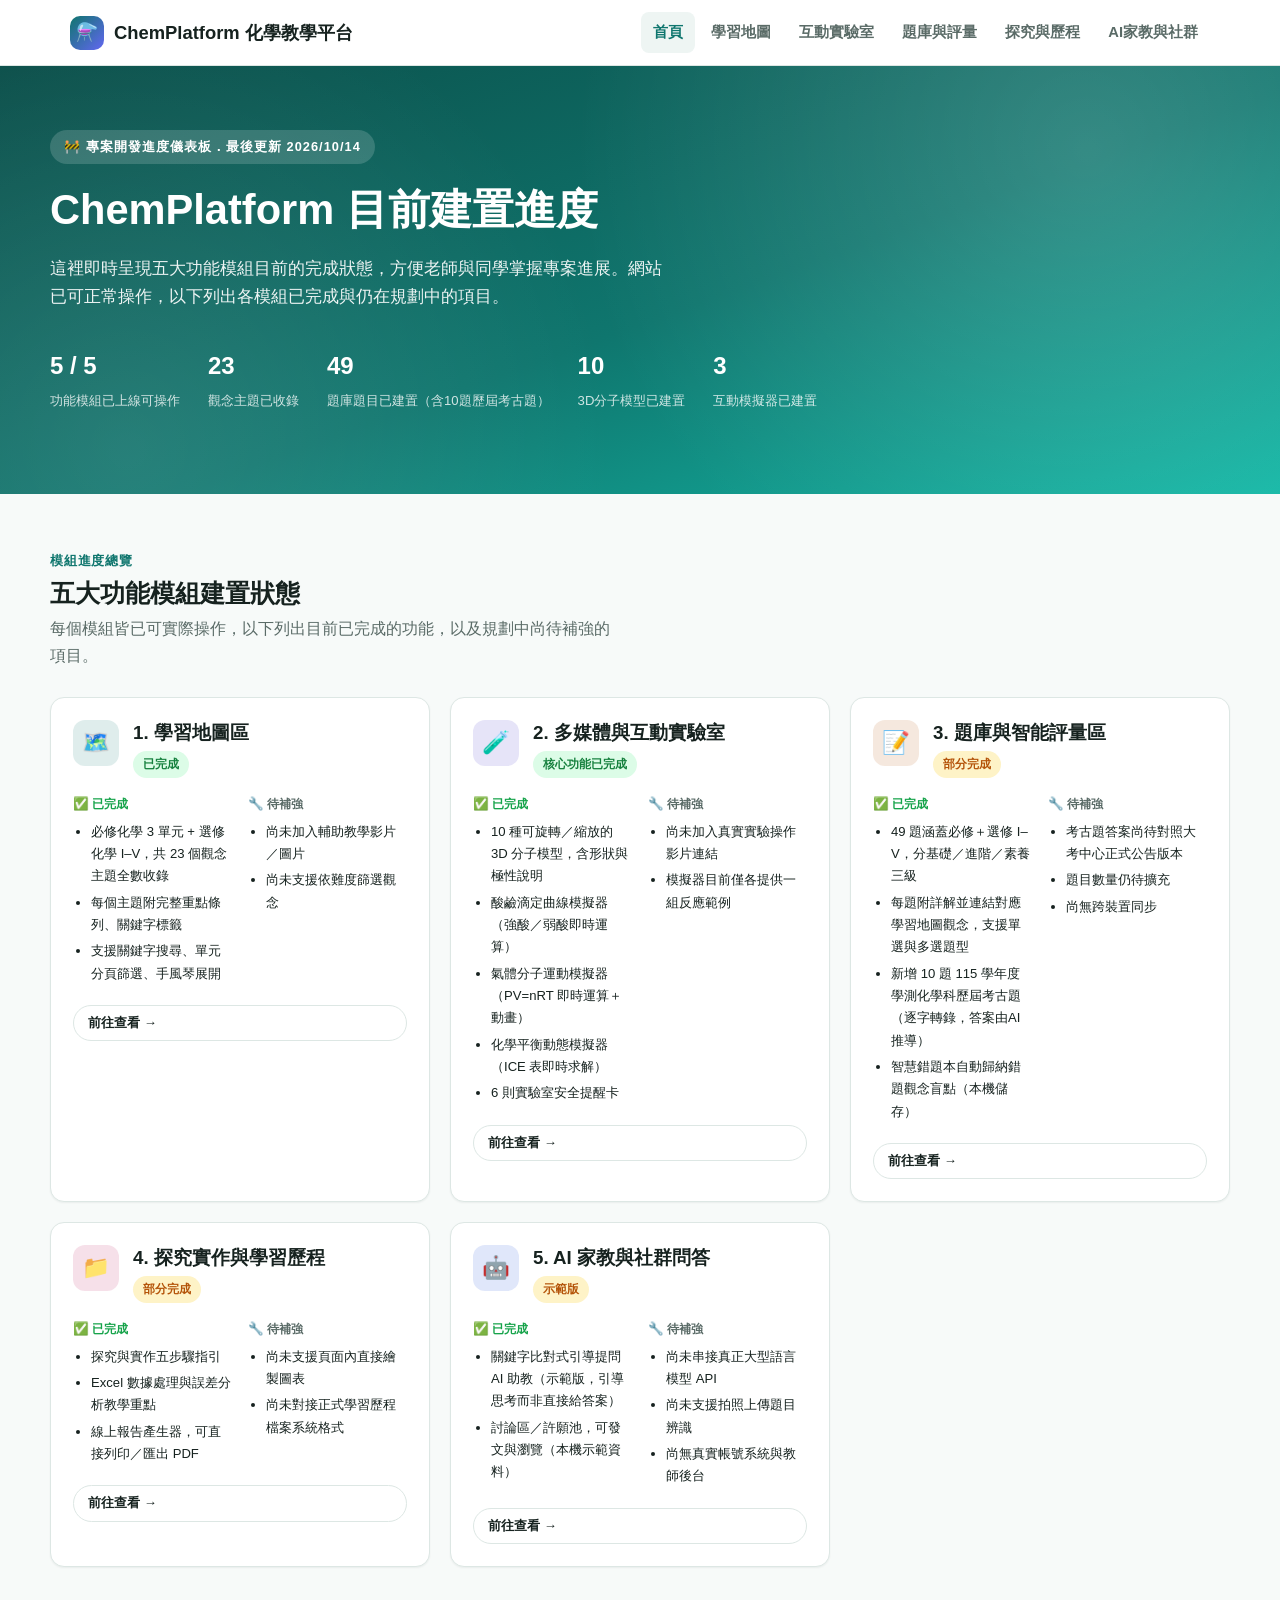
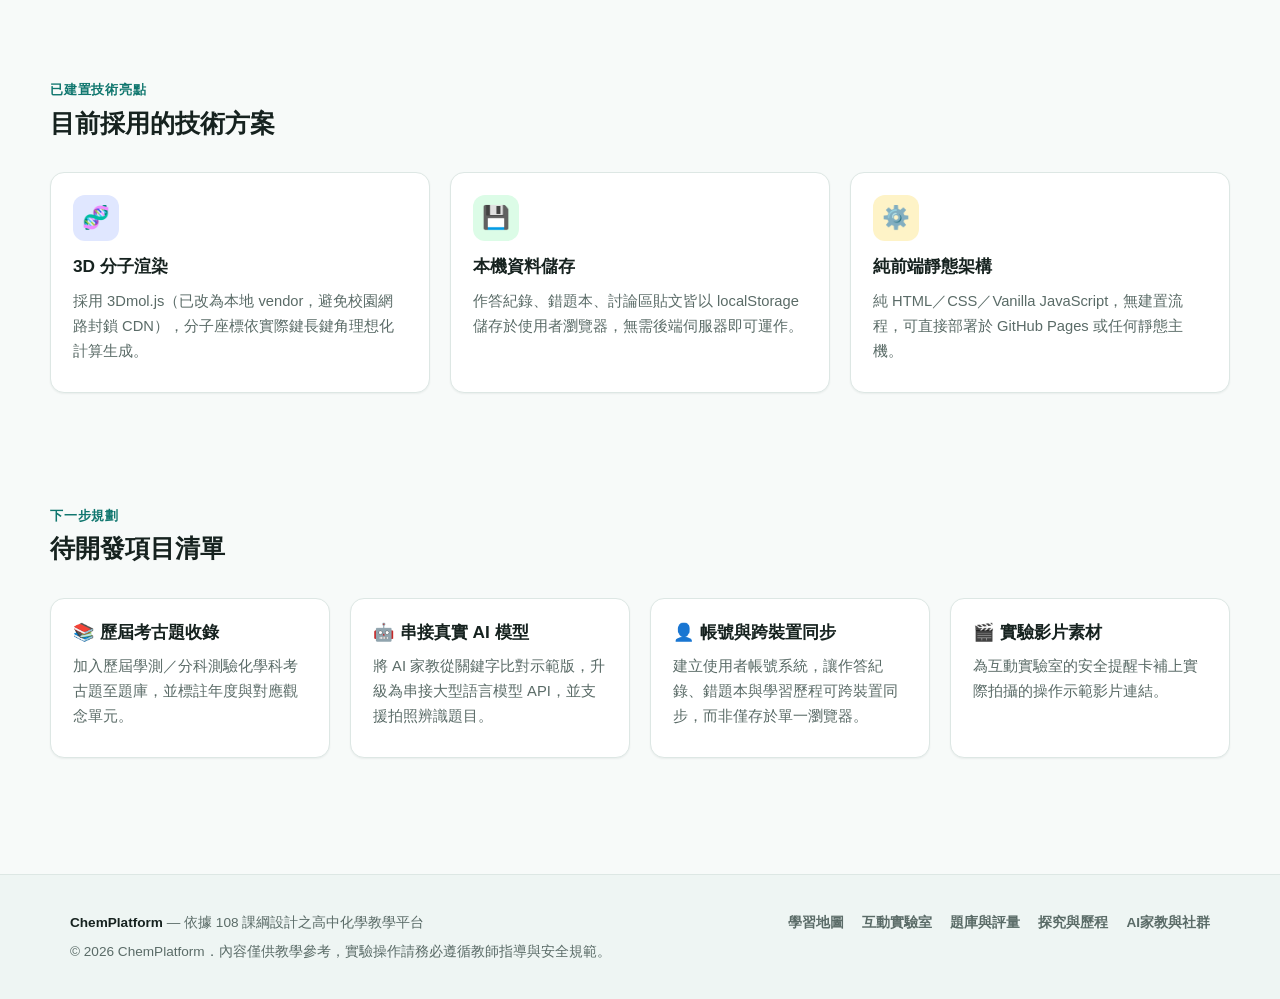
==== commit 63e05d65: "補上第20、23、26題，題庫考古題增至10題 重新仔細交叉驗證先前保守略過的三題： - 第26題：發現碳酸鹽轉換的目的是利用CaCO3/MgCO3難溶特性去除鈣鎂離子，   重新推導後找到剛好3個正" ====
--- a/index.html
+++ b/index.html
@@ -22,7 +22,7 @@
     <div class="hero-stats">
       <div class="hero-stat"><strong>5 / 5</strong><span>功能模組已上線可操作</span></div>
       <div class="hero-stat"><strong>23</strong><span>觀念主題已收錄</span></div>
-      <div class="hero-stat"><strong>46</strong><span>題庫題目已建置（含7題歷屆考古題）</span></div>
+      <div class="hero-stat"><strong>49</strong><span>題庫題目已建置（含10題歷屆考古題）</span></div>
       <div class="hero-stat"><strong>10</strong><span>3D分子模型已建置</span></div>
       <div class="hero-stat"><strong>3</strong><span>互動模擬器已建置</span></div>
     </div>
@@ -140,9 +140,9 @@
       status: "partial",
       statusLabel: "部分完成",
       done: [
-        "46 題涵蓋必修＋選修 I–V，分基礎／進階／素養三級",
+        "49 題涵蓋必修＋選修 I–V，分基礎／進階／素養三級",
         "每題附詳解並連結對應學習地圖觀念，支援單選與多選題型",
-        "新增 7 題 115 學年度學測化學科歷屆考古題（逐字轉錄，答案由AI推導）",
+        "新增 10 題 115 學年度學測化學科歷屆考古題（逐字轉錄，答案由AI推導）",
         "智慧錯題本自動歸納錯題觀念盲點（本機儲存）",
       ],
       todo: ["考古題答案尚待對照大考中心正式公告版本", "題目數量仍待擴充", "尚無跨裝置同步"],
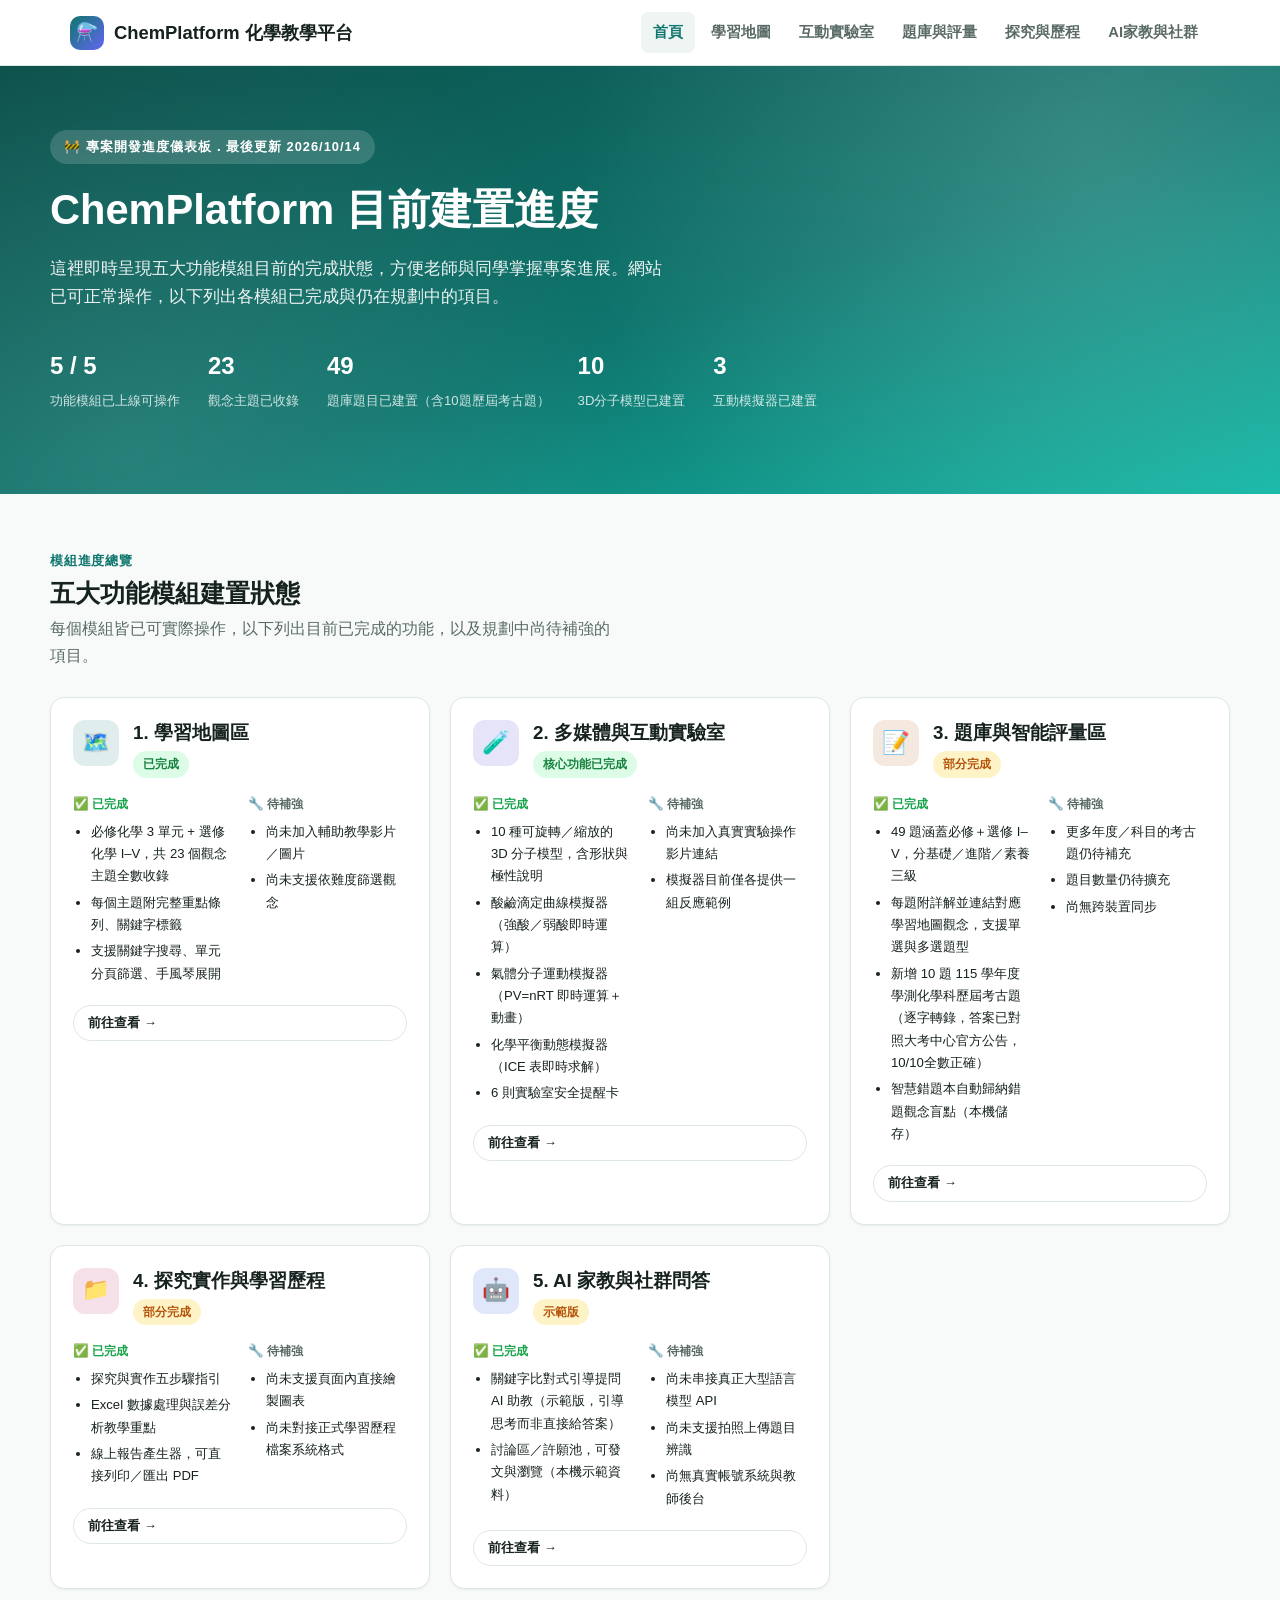
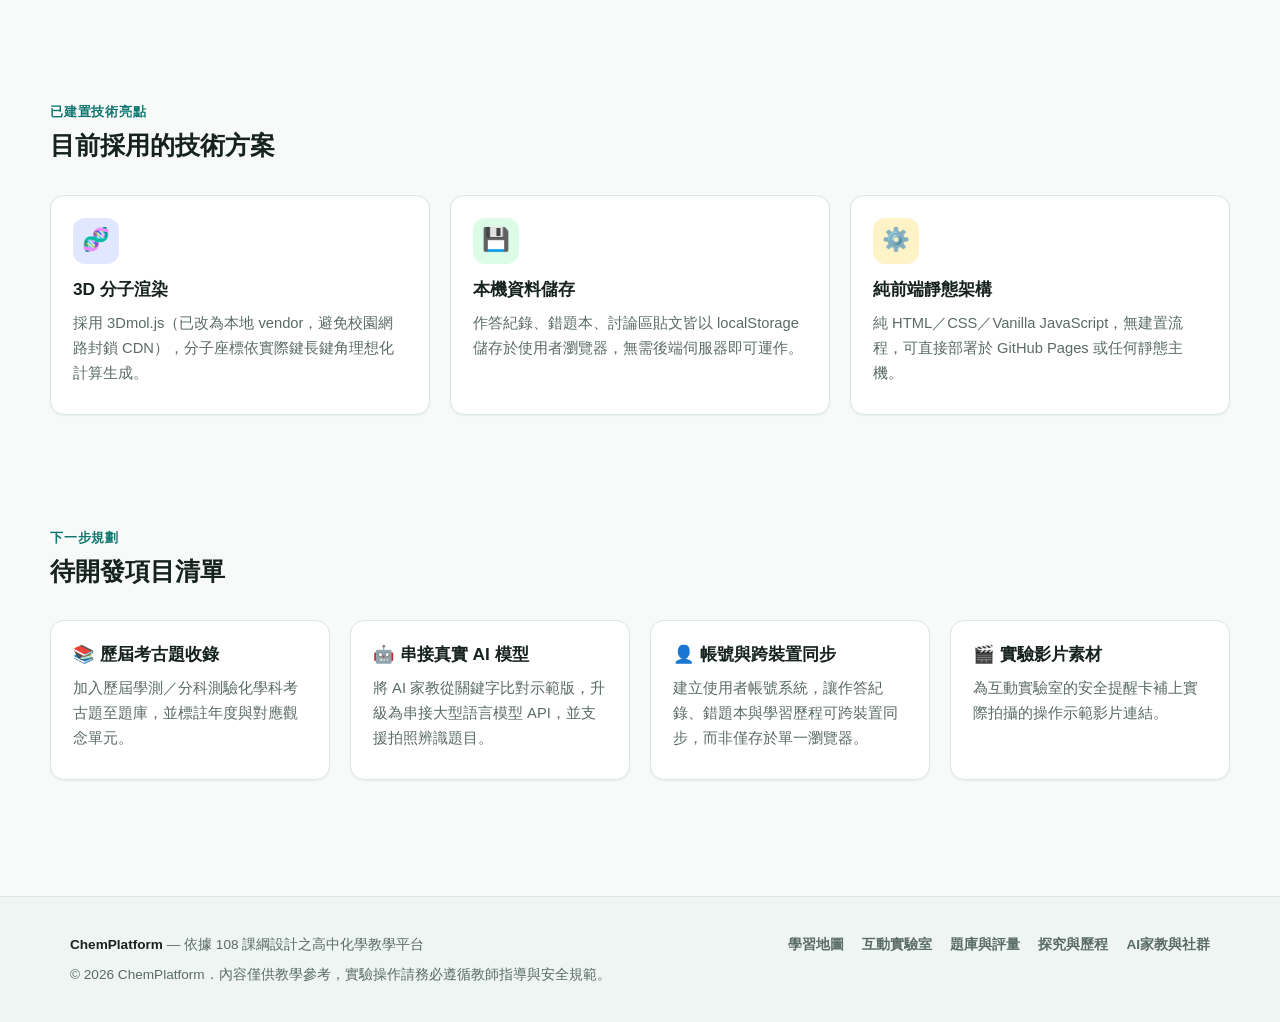
==== commit f9429815: "確認10題歷屆考古題答案與大考中心官方公告完全吻合 對照大考中心官方公布之「115學年度學科能力測驗自然考科選擇題參考答案」 PDF，逐題核對先前AI推導的答案，結果第19、20、21、22、23、2" ====
--- a/index.html
+++ b/index.html
@@ -142,10 +142,10 @@
       done: [
         "49 題涵蓋必修＋選修 I–V，分基礎／進階／素養三級",
         "每題附詳解並連結對應學習地圖觀念，支援單選與多選題型",
-        "新增 10 題 115 學年度學測化學科歷屆考古題（逐字轉錄，答案由AI推導）",
+        "新增 10 題 115 學年度學測化學科歷屆考古題（逐字轉錄，答案已對照大考中心官方公告，10/10全數正確）",
         "智慧錯題本自動歸納錯題觀念盲點（本機儲存）",
       ],
-      todo: ["考古題答案尚待對照大考中心正式公告版本", "題目數量仍待擴充", "尚無跨裝置同步"],
+      todo: ["更多年度／科目的考古題仍待補充", "題目數量仍待擴充", "尚無跨裝置同步"],
     },
     {
       title: "4. 探究實作與學習歷程",
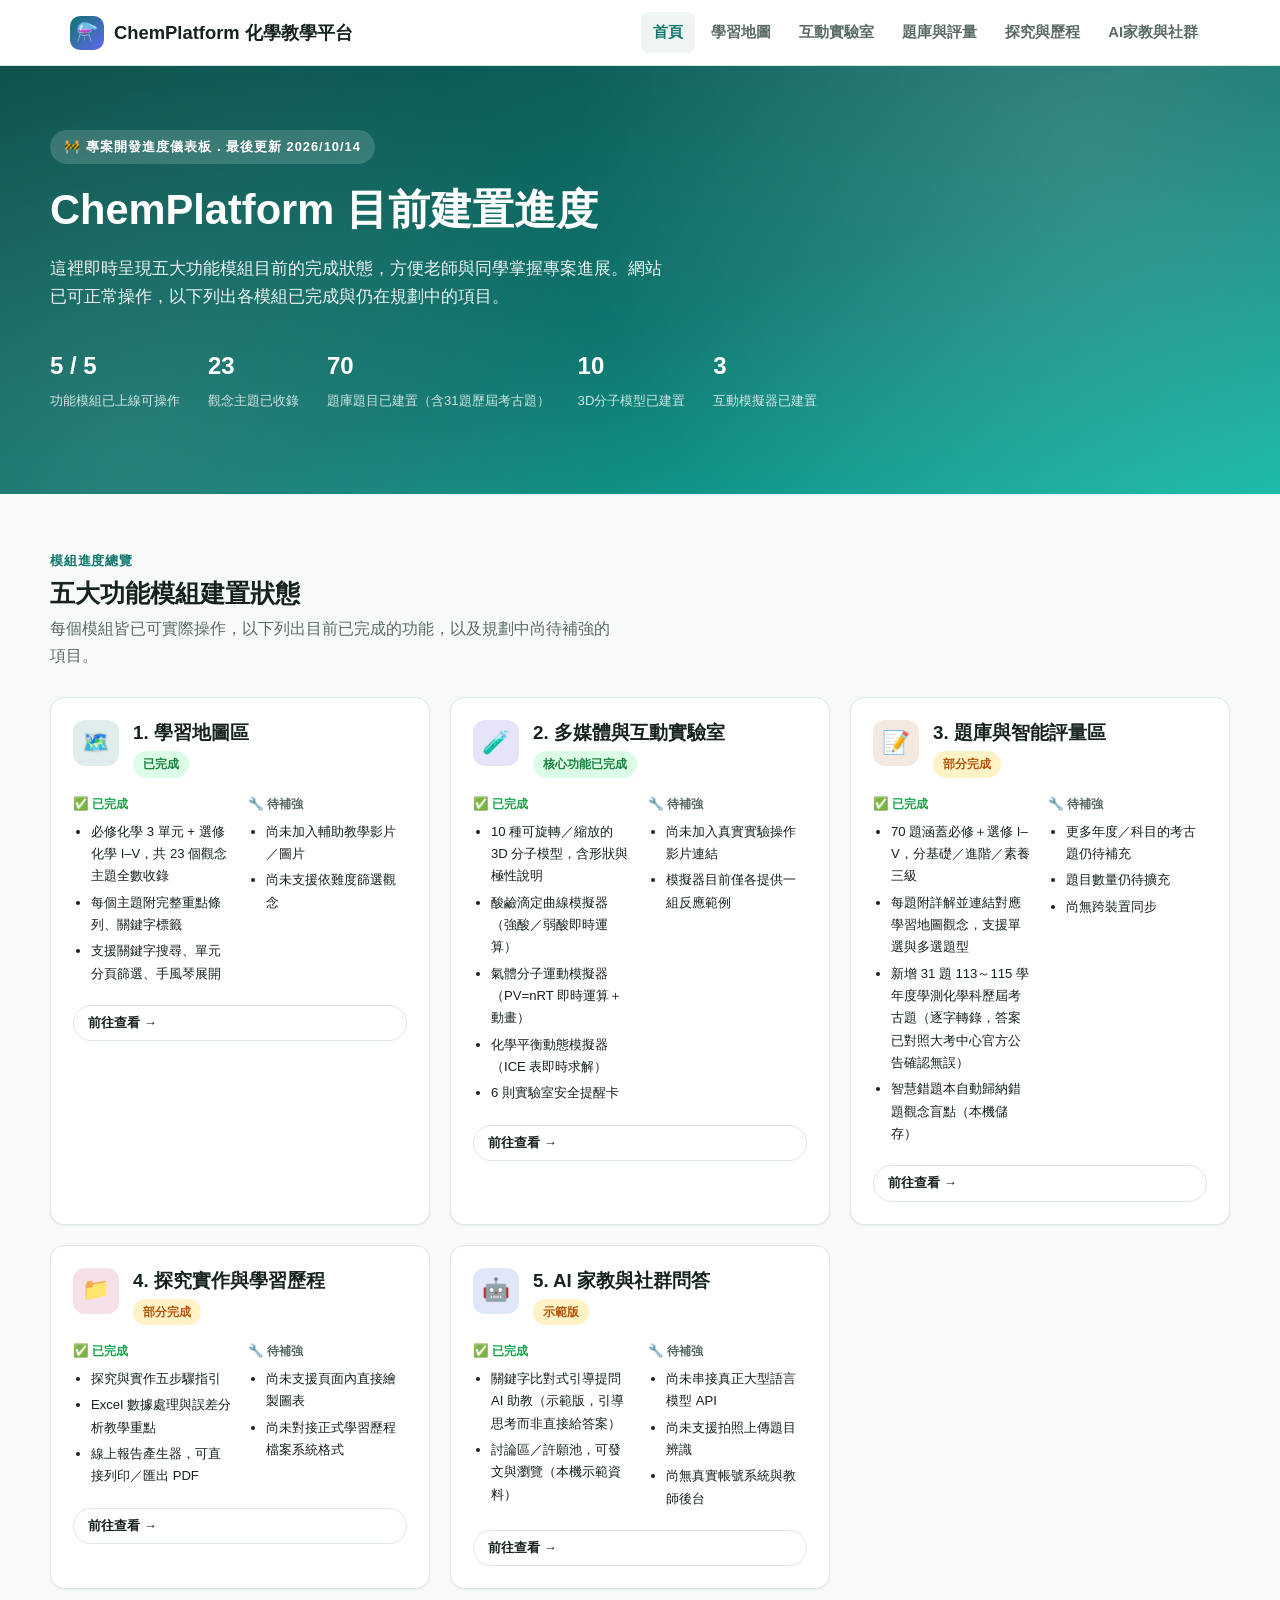
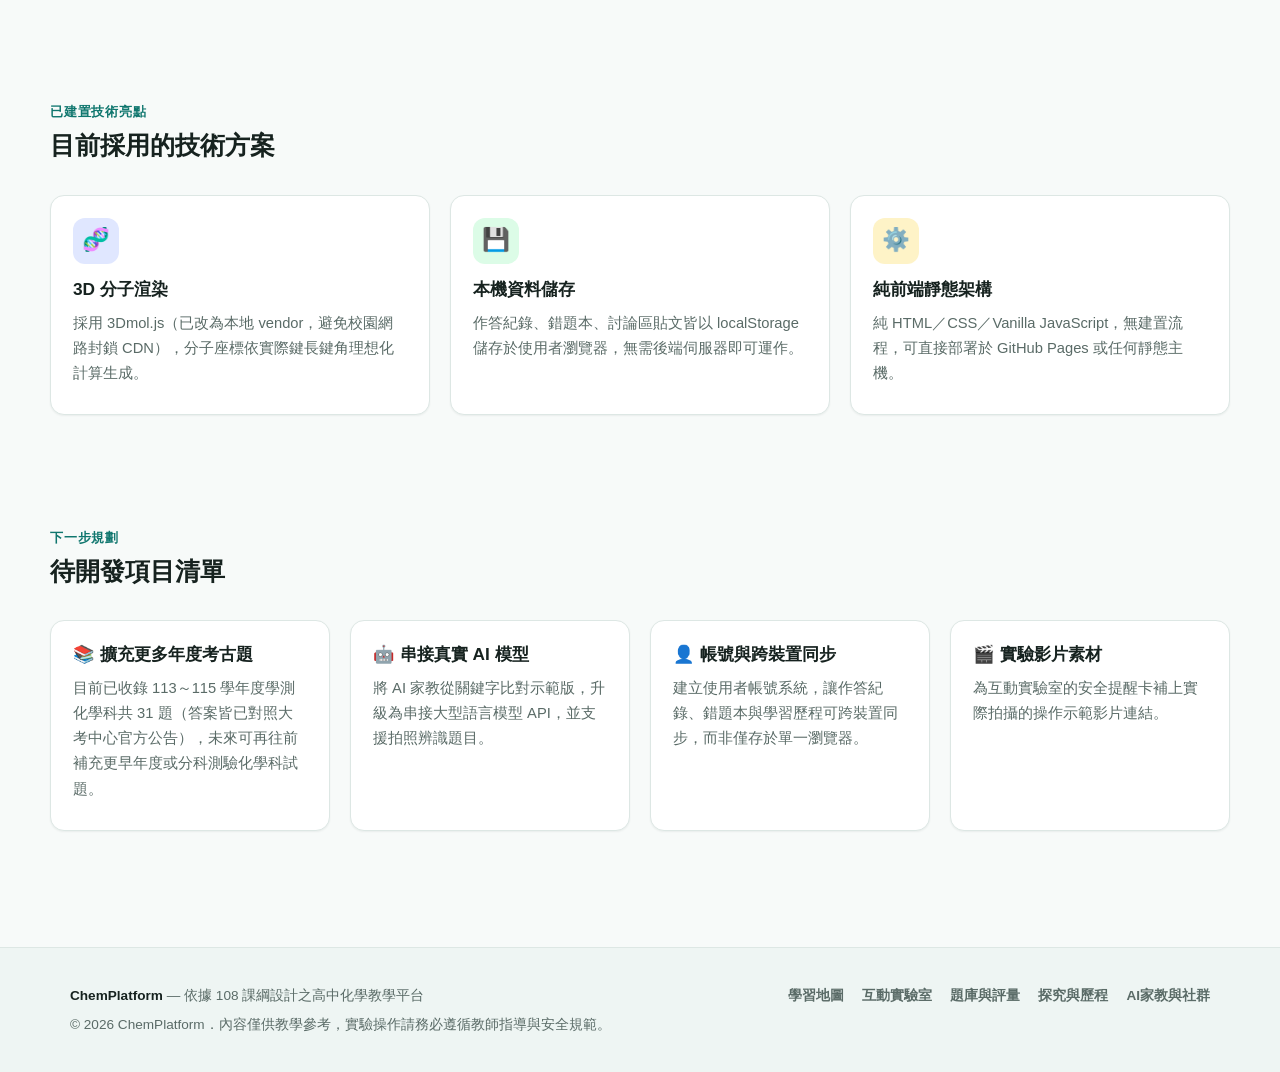
==== commit 10995c69: "題庫新增21題113/114學年度學測化學科考古題，共31題官方考古題 逐字轉錄使用者提供的113、114學年度學測自然考科官方試題PDF（113年並 附官方答案PDF）： - 113學測化學科：第1" ====
--- a/index.html
+++ b/index.html
@@ -22,7 +22,7 @@
     <div class="hero-stats">
       <div class="hero-stat"><strong>5 / 5</strong><span>功能模組已上線可操作</span></div>
       <div class="hero-stat"><strong>23</strong><span>觀念主題已收錄</span></div>
-      <div class="hero-stat"><strong>49</strong><span>題庫題目已建置（含10題歷屆考古題）</span></div>
+      <div class="hero-stat"><strong>70</strong><span>題庫題目已建置（含31題歷屆考古題）</span></div>
       <div class="hero-stat"><strong>10</strong><span>3D分子模型已建置</span></div>
       <div class="hero-stat"><strong>3</strong><span>互動模擬器已建置</span></div>
     </div>
@@ -77,8 +77,8 @@
     </div>
     <div class="card-grid">
       <div class="card">
-        <h3>📚 歷屆考古題收錄</h3>
-        <p>加入歷屆學測／分科測驗化學科考古題至題庫，並標註年度與對應觀念單元。</p>
+        <h3>📚 擴充更多年度考古題</h3>
+        <p>目前已收錄 113～115 學年度學測化學科共 31 題（答案皆已對照大考中心官方公告），未來可再往前補充更早年度或分科測驗化學科試題。</p>
       </div>
       <div class="card">
         <h3>🤖 串接真實 AI 模型</h3>
@@ -140,9 +140,9 @@
       status: "partial",
       statusLabel: "部分完成",
       done: [
-        "49 題涵蓋必修＋選修 I–V，分基礎／進階／素養三級",
+        "70 題涵蓋必修＋選修 I–V，分基礎／進階／素養三級",
         "每題附詳解並連結對應學習地圖觀念，支援單選與多選題型",
-        "新增 10 題 115 學年度學測化學科歷屆考古題（逐字轉錄，答案已對照大考中心官方公告，10/10全數正確）",
+        "新增 31 題 113～115 學年度學測化學科歷屆考古題（逐字轉錄，答案已對照大考中心官方公告確認無誤）",
         "智慧錯題本自動歸納錯題觀念盲點（本機儲存）",
       ],
       todo: ["更多年度／科目的考古題仍待補充", "題目數量仍待擴充", "尚無跨裝置同步"],
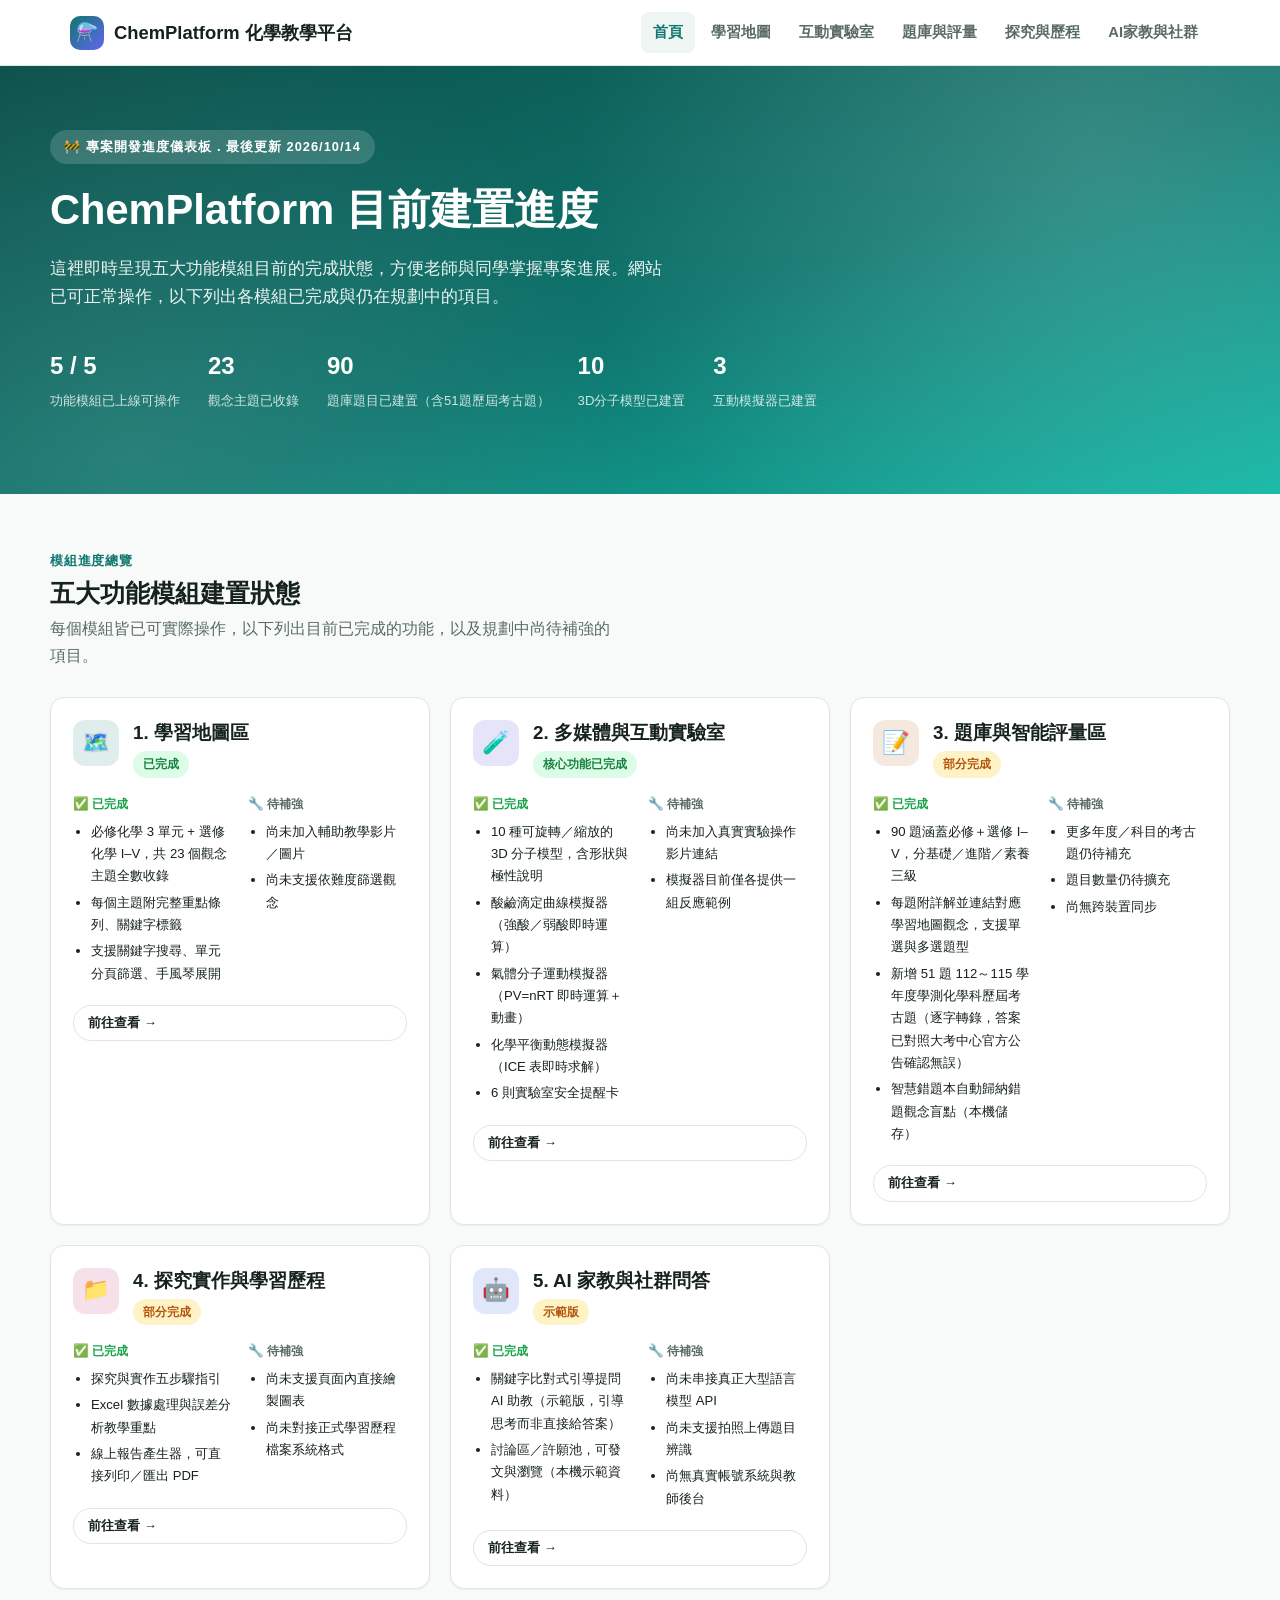
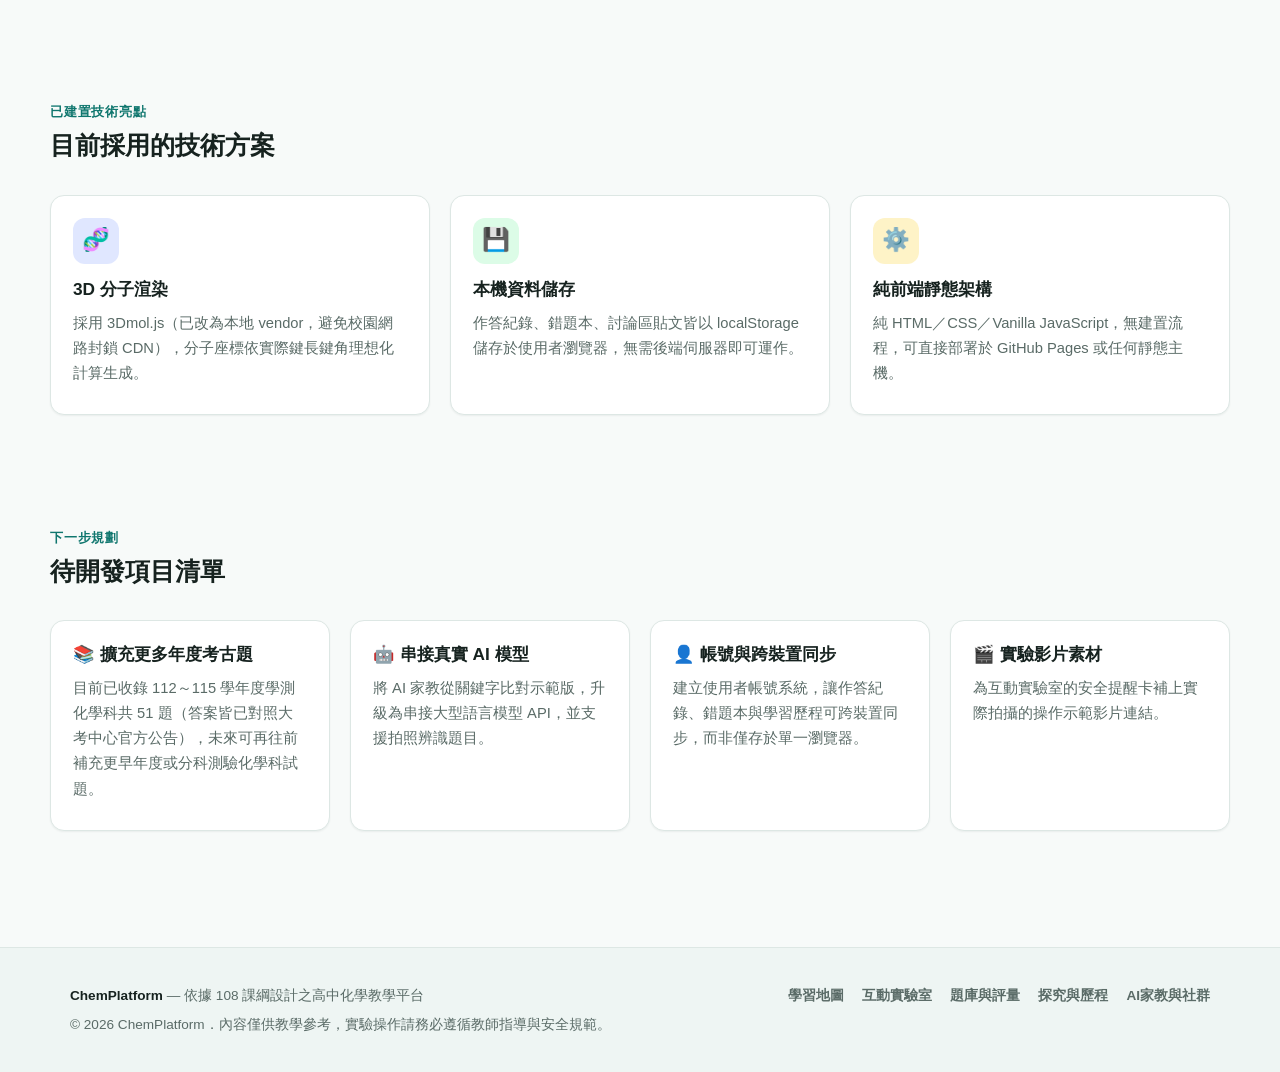
==== commit 1f65fad7: "題庫新增20題，補齊112學測化學科並改編非選擇題，共51題考古題 處理使用者提供的5份PDF後發現：3份標示「07-」開頭的檔案其實是大考 中心公布的「非選擇題滿分參考答案與評分原則」（112/11" ====
--- a/index.html
+++ b/index.html
@@ -22,7 +22,7 @@
     <div class="hero-stats">
       <div class="hero-stat"><strong>5 / 5</strong><span>功能模組已上線可操作</span></div>
       <div class="hero-stat"><strong>23</strong><span>觀念主題已收錄</span></div>
-      <div class="hero-stat"><strong>70</strong><span>題庫題目已建置（含31題歷屆考古題）</span></div>
+      <div class="hero-stat"><strong>90</strong><span>題庫題目已建置（含51題歷屆考古題）</span></div>
       <div class="hero-stat"><strong>10</strong><span>3D分子模型已建置</span></div>
       <div class="hero-stat"><strong>3</strong><span>互動模擬器已建置</span></div>
     </div>
@@ -78,7 +78,7 @@
     <div class="card-grid">
       <div class="card">
         <h3>📚 擴充更多年度考古題</h3>
-        <p>目前已收錄 113～115 學年度學測化學科共 31 題（答案皆已對照大考中心官方公告），未來可再往前補充更早年度或分科測驗化學科試題。</p>
+        <p>目前已收錄 112～115 學年度學測化學科共 51 題（答案皆已對照大考中心官方公告），未來可再往前補充更早年度或分科測驗化學科試題。</p>
       </div>
       <div class="card">
         <h3>🤖 串接真實 AI 模型</h3>
@@ -140,9 +140,9 @@
       status: "partial",
       statusLabel: "部分完成",
       done: [
-        "70 題涵蓋必修＋選修 I–V，分基礎／進階／素養三級",
+        "90 題涵蓋必修＋選修 I–V，分基礎／進階／素養三級",
         "每題附詳解並連結對應學習地圖觀念，支援單選與多選題型",
-        "新增 31 題 113～115 學年度學測化學科歷屆考古題（逐字轉錄，答案已對照大考中心官方公告確認無誤）",
+        "新增 51 題 112～115 學年度學測化學科歷屆考古題（逐字轉錄，答案已對照大考中心官方公告確認無誤）",
         "智慧錯題本自動歸納錯題觀念盲點（本機儲存）",
       ],
       todo: ["更多年度／科目的考古題仍待補充", "題目數量仍待擴充", "尚無跨裝置同步"],
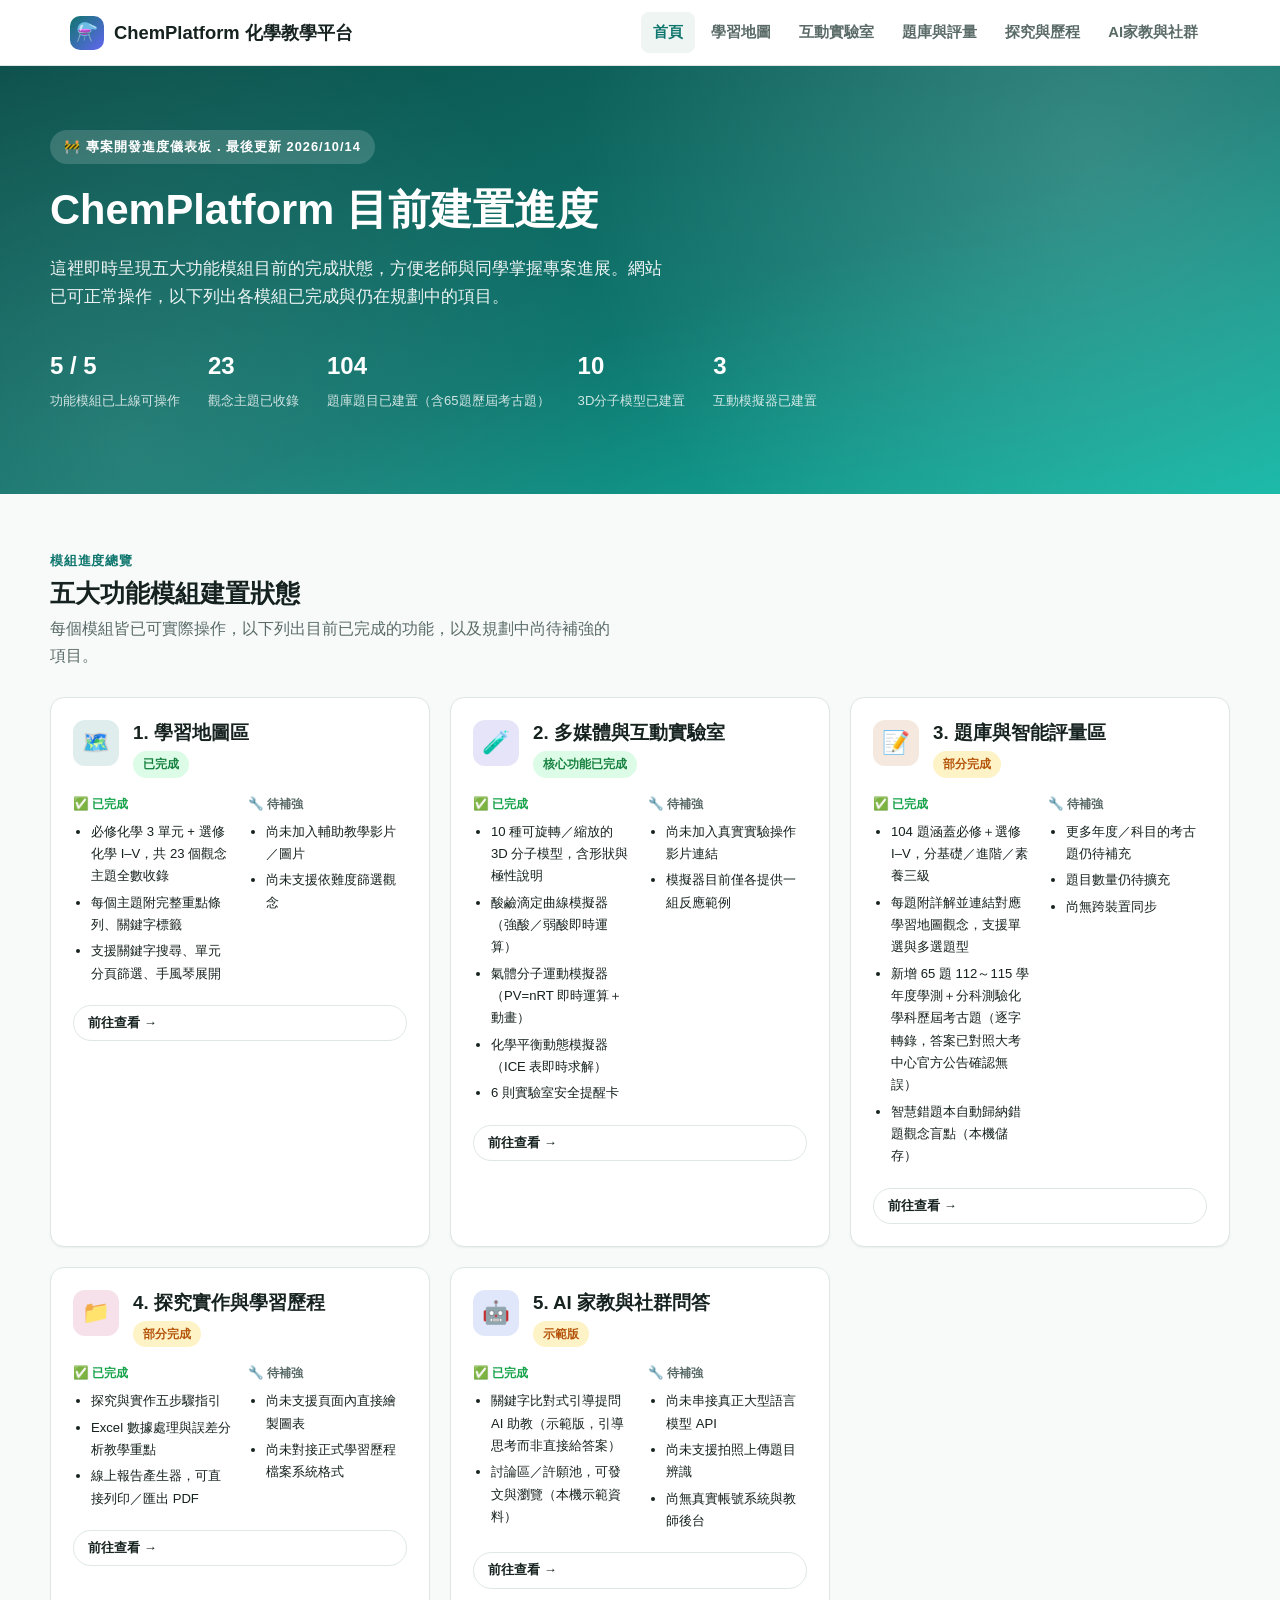
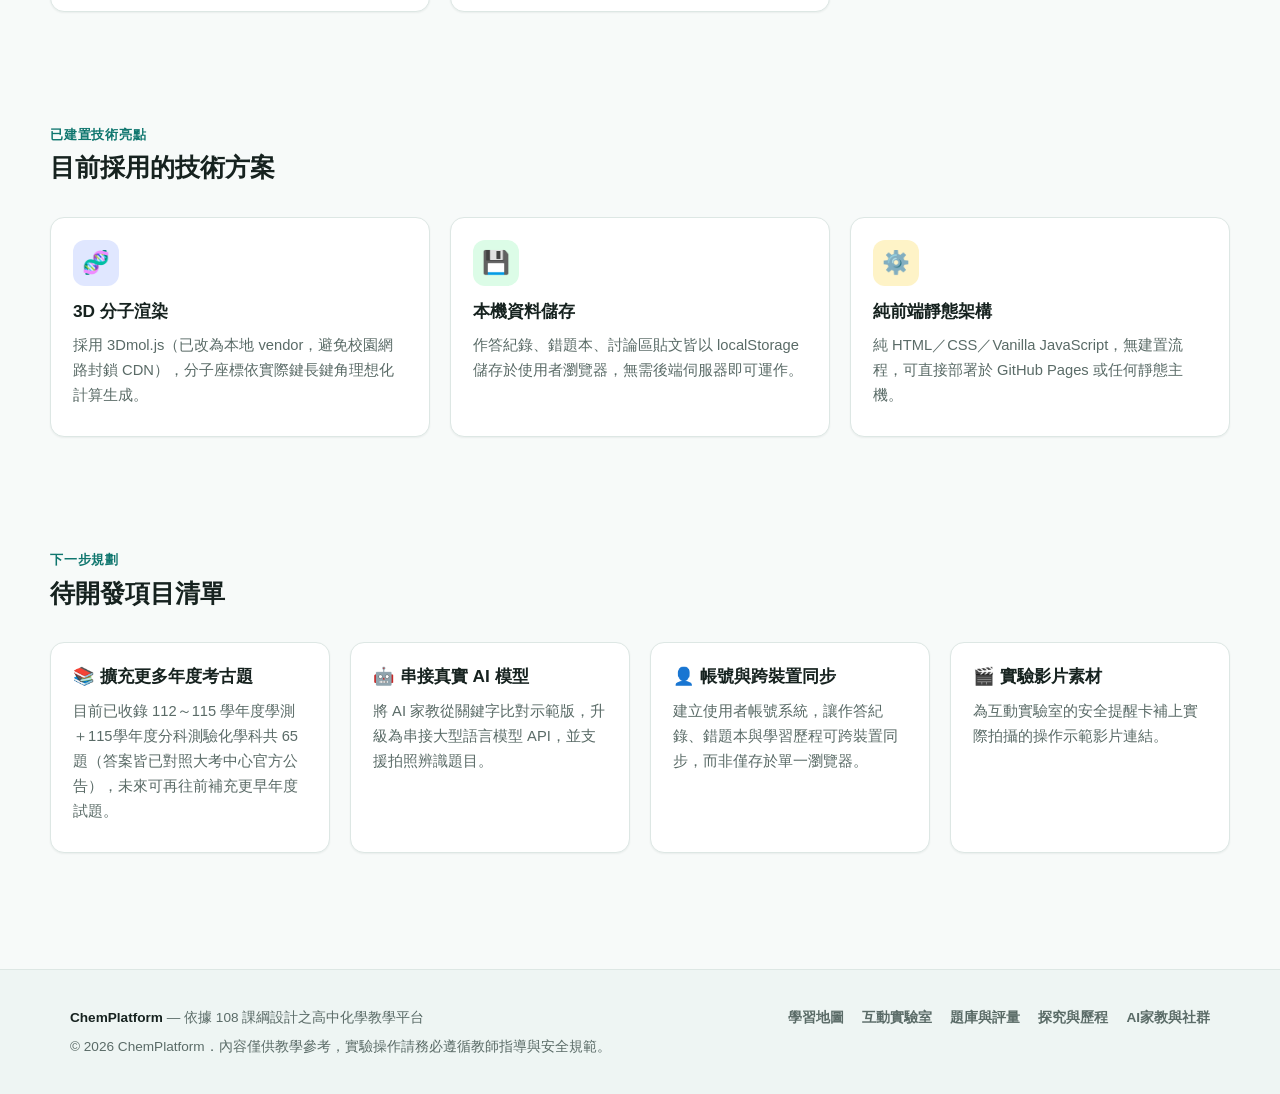
==== commit 831c6a15: "題庫新增14題115學年度分科測驗化學考科考古題，共65題考古題 - 新增 q091–q104，逐字轉錄自使用者提供之115學年度分科測驗化學考科官方   試題與官方答案PDF（大考中心），涵蓋凡得瓦" ====
--- a/index.html
+++ b/index.html
@@ -22,7 +22,7 @@
     <div class="hero-stats">
       <div class="hero-stat"><strong>5 / 5</strong><span>功能模組已上線可操作</span></div>
       <div class="hero-stat"><strong>23</strong><span>觀念主題已收錄</span></div>
-      <div class="hero-stat"><strong>90</strong><span>題庫題目已建置（含51題歷屆考古題）</span></div>
+      <div class="hero-stat"><strong>104</strong><span>題庫題目已建置（含65題歷屆考古題）</span></div>
       <div class="hero-stat"><strong>10</strong><span>3D分子模型已建置</span></div>
       <div class="hero-stat"><strong>3</strong><span>互動模擬器已建置</span></div>
     </div>
@@ -78,7 +78,7 @@
     <div class="card-grid">
       <div class="card">
         <h3>📚 擴充更多年度考古題</h3>
-        <p>目前已收錄 112～115 學年度學測化學科共 51 題（答案皆已對照大考中心官方公告），未來可再往前補充更早年度或分科測驗化學科試題。</p>
+        <p>目前已收錄 112～115 學年度學測＋115學年度分科測驗化學科共 65 題（答案皆已對照大考中心官方公告），未來可再往前補充更早年度試題。</p>
       </div>
       <div class="card">
         <h3>🤖 串接真實 AI 模型</h3>
@@ -140,9 +140,9 @@
       status: "partial",
       statusLabel: "部分完成",
       done: [
-        "90 題涵蓋必修＋選修 I–V，分基礎／進階／素養三級",
+        "104 題涵蓋必修＋選修 I–V，分基礎／進階／素養三級",
         "每題附詳解並連結對應學習地圖觀念，支援單選與多選題型",
-        "新增 51 題 112～115 學年度學測化學科歷屆考古題（逐字轉錄，答案已對照大考中心官方公告確認無誤）",
+        "新增 65 題 112～115 學年度學測＋分科測驗化學科歷屆考古題（逐字轉錄，答案已對照大考中心官方公告確認無誤）",
         "智慧錯題本自動歸納錯題觀念盲點（本機儲存）",
       ],
       todo: ["更多年度／科目的考古題仍待補充", "題目數量仍待擴充", "尚無跨裝置同步"],
